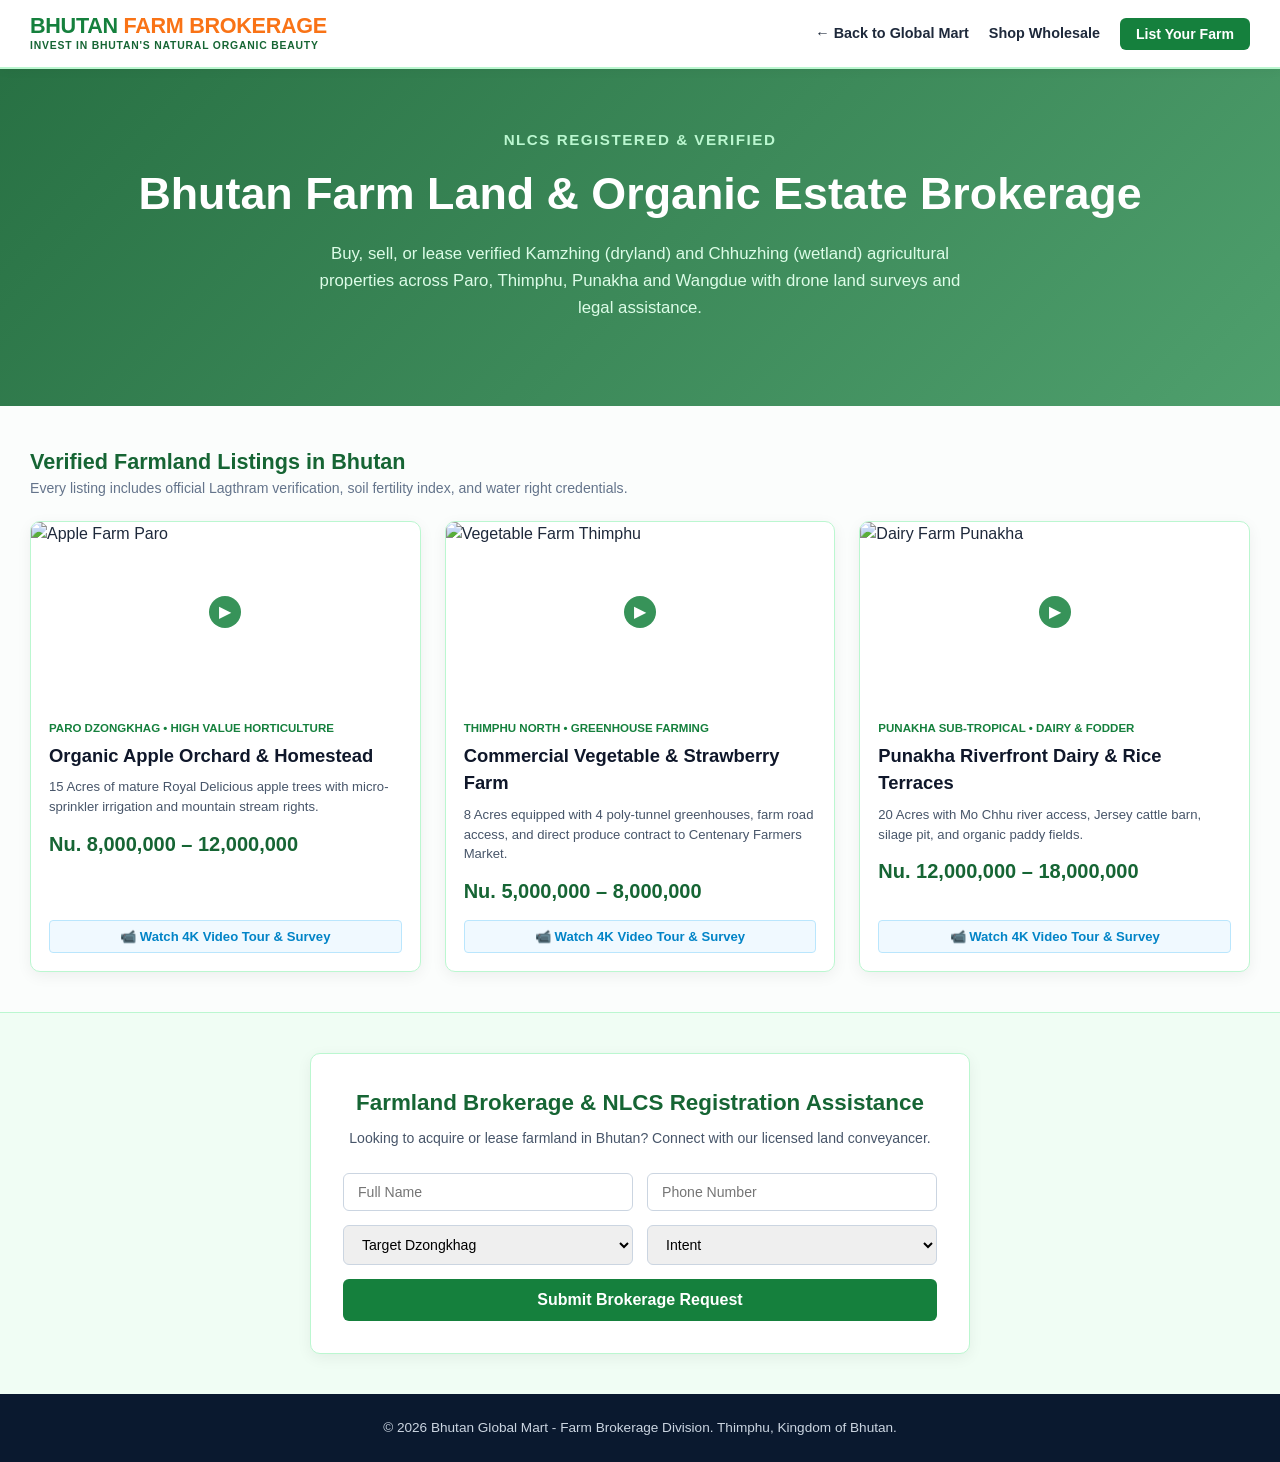
==== farm-brokerage.html @ 734d8c93 "mrain" ====
<!DOCTYPE html>
<html lang="en">
<head>
  <meta charset="UTF-8">
  <meta name="viewport" content="width=device-width, initial-scale=1.0">
  <title>Farm Brokerage Bhutan | Agricultural Land & Orchard Investment</title>
  <link rel="stylesheet" href="css/style.css">
  <link rel="preconnect" href="https://fonts.googleapis.com">
  <link rel="preconnect" href="https://fonts.gstatic.com" crossorigin>
  <link href="https://fonts.googleapis.com/css2?family=Plus+Jakarta+Sans:wght@400;500;600;700;800;900&display=swap" rel="stylesheet">
</head>
<body style="background: #fbfdfc;">

  <!-- Header -->
  <nav class="mart-header" style="border-bottom: 2px solid #bbf7d0;">
    <div class="container">
      <div class="mart-header-wrap">
        <a href="index.html" class="mart-logo">
          <div class="mart-logo-text">
            <span class="mart-brand-title" style="color: #15803d;">BHUTAN <span>FARM BROKERAGE</span></span>
            <span class="mart-brand-sub" style="color: #166534;">Invest in Bhutan's Natural Organic Beauty</span>
          </div>
        </a>
        <div style="display: flex; gap: 20px; font-weight: 700; font-size: 0.9rem; align-items: center;">
          <a href="index.html">← Back to Global Mart</a>
          <a href="shop.html">Shop Wholesale</a>
          <button type="button" class="btn-enquire-farm" style="padding: 8px 16px; background: #15803d; color: #fff;" onclick="document.getElementById('farmContactSection').scrollIntoView({behavior:'smooth'})">
            List Your Farm
          </button>
        </div>
      </div>
    </div>
  </nav>

  <!-- Hero -->
  <section style="background: linear-gradient(135deg, rgba(22, 101, 52, 0.92) 0%, rgba(21, 128, 61, 0.75) 100%), url('https://images.unsplash.com/photo-1500382017468-9049fed747ef?auto=format&fit=crop&w=1600&q=80') center center / cover no-repeat; color: #fff; padding: 60px 0; text-align: center;">
    <div class="container">
      <span style="font-size: 0.95rem; font-weight: 800; text-transform: uppercase; letter-spacing: 1.5px; color: #bbf7d0; display: block; margin-bottom: 8px;">NLCS Registered &amp; Verified</span>
      <h1 style="font-size: clamp(2rem, 3.5vw, 3rem); font-weight: 900; margin-bottom: 14px;">Bhutan Farm Land &amp; Organic Estate Brokerage</h1>
      <p style="max-width: 680px; margin: 0 auto 24px; color: #dcfce7; font-size: 1.05rem; line-height: 1.6;">
        Buy, sell, or lease verified Kamzhing (dryland) and Chhuzhing (wetland) agricultural properties across Paro, Thimphu, Punakha and Wangdue with drone land surveys and legal assistance.
      </p>
    </div>
  </section>

  <!-- Curated Farm Listings -->
  <section class="mart-section">
    <div class="container">
      <div class="mart-section-head">
        <div>
          <h2 class="mart-section-title" style="color: #166534;">Verified Farmland Listings in Bhutan</h2>
          <p style="font-size: 0.88rem; color: #64748b;">Every listing includes official Lagthram verification, soil fertility index, and water right credentials.</p>
        </div>
      </div>

      <div style="display: grid; grid-template-columns: repeat(auto-fit, minmax(320px, 1fr)); gap: 24px;">
        <!-- Farm 1 -->
        <article class="farm-card" style="box-shadow: 0 4px 15px rgba(0,0,0,0.06);">
          <div class="farm-thumb-wrap" style="height: 180px;">
            <img src="https://images.unsplash.com/photo-1500382017468-9049fed747ef?auto=format&fit=crop&w=600&q=80" alt="Apple Farm Paro">
            <div class="farm-play-badge">▶</div>
          </div>
          <div class="farm-body" style="padding: 18px;">
            <span style="font-size: 0.72rem; font-weight: 800; color: #15803d; text-transform: uppercase;">Paro Dzongkhag &bull; High Value Horticulture</span>
            <h3 style="font-size: 1.15rem; font-weight: 800; color: #0f172a; margin: 4px 0 8px;">Organic Apple Orchard &amp; Homestead</h3>
            <p style="font-size: 0.82rem; color: #475569; margin-bottom: 12px;">15 Acres of mature Royal Delicious apple trees with micro-sprinkler irrigation and mountain stream rights.</p>
            <div style="font-size: 1.25rem; font-weight: 900; color: #166534; margin-bottom: 14px;">Nu. 8,000,000 &ndash; 12,000,000</div>
            <button type="button" class="btn-watch-farm-video" style="padding: 8px; font-size: 0.82rem;" onclick="openFarmTour('Organic Apple Orchard', 'Paro Valley', '15 Acres', 'Nu. 8M – 12M')">
              <span>📹 Watch 4K Video Tour &amp; Survey</span>
            </button>
          </div>
        </article>

        <!-- Farm 2 -->
        <article class="farm-card" style="box-shadow: 0 4px 15px rgba(0,0,0,0.06);">
          <div class="farm-thumb-wrap" style="height: 180px;">
            <img src="https://images.unsplash.com/photo-1500651230702-0e2d8a49d4ad?auto=format&fit=crop&w=600&q=80" alt="Vegetable Farm Thimphu">
            <div class="farm-play-badge">▶</div>
          </div>
          <div class="farm-body" style="padding: 18px;">
            <span style="font-size: 0.72rem; font-weight: 800; color: #15803d; text-transform: uppercase;">Thimphu North &bull; Greenhouse Farming</span>
            <h3 style="font-size: 1.15rem; font-weight: 800; color: #0f172a; margin: 4px 0 8px;">Commercial Vegetable &amp; Strawberry Farm</h3>
            <p style="font-size: 0.82rem; color: #475569; margin-bottom: 12px;">8 Acres equipped with 4 poly-tunnel greenhouses, farm road access, and direct produce contract to Centenary Farmers Market.</p>
            <div style="font-size: 1.25rem; font-weight: 900; color: #166534; margin-bottom: 14px;">Nu. 5,000,000 &ndash; 8,000,000</div>
            <button type="button" class="btn-watch-farm-video" style="padding: 8px; font-size: 0.82rem;" onclick="openFarmTour('Vegetable Farm', 'North Thimphu', '8 Acres', 'Nu. 5M – 8M')">
              <span>📹 Watch 4K Video Tour &amp; Survey</span>
            </button>
          </div>
        </article>

        <!-- Farm 3 -->
        <article class="farm-card" style="box-shadow: 0 4px 15px rgba(0,0,0,0.06);">
          <div class="farm-thumb-wrap" style="height: 180px;">
            <img src="https://images.unsplash.com/photo-1570042225831-d98fa7577f1e?auto=format&fit=crop&w=600&q=80" alt="Dairy Farm Punakha">
            <div class="farm-play-badge">▶</div>
          </div>
          <div class="farm-body" style="padding: 18px;">
            <span style="font-size: 0.72rem; font-weight: 800; color: #15803d; text-transform: uppercase;">Punakha Sub-tropical &bull; Dairy &amp; Fodder</span>
            <h3 style="font-size: 1.15rem; font-weight: 800; color: #0f172a; margin: 4px 0 8px;">Punakha Riverfront Dairy &amp; Rice Terraces</h3>
            <p style="font-size: 0.82rem; color: #475569; margin-bottom: 12px;">20 Acres with Mo Chhu river access, Jersey cattle barn, silage pit, and organic paddy fields.</p>
            <div style="font-size: 1.25rem; font-weight: 900; color: #166534; margin-bottom: 14px;">Nu. 12,000,000 &ndash; 18,000,000</div>
            <button type="button" class="btn-watch-farm-video" style="padding: 8px; font-size: 0.82rem;" onclick="openFarmTour('Dairy Farm', 'Punakha Valley', '20 Acres', 'Nu. 12M – 18M')">
              <span>📹 Watch 4K Video Tour &amp; Survey</span>
            </button>
          </div>
        </article>
      </div>
    </div>
  </section>

  <!-- Contact & Legal Assistance Section -->
  <section class="mart-section" id="farmContactSection" style="background: #f0fdf4; border-top: 1px solid #bbf7d0;">
    <div class="container" style="max-width: 700px;">
      <div style="background: #fff; border: 1px solid #bbf7d0; border-radius: var(--radius-md); padding: 32px; box-shadow: var(--shadow-md);">
        <h2 style="font-size: 1.4rem; font-weight: 900; color: #166534; margin-bottom: 8px; text-align: center;">Farmland Brokerage &amp; NLCS Registration Assistance</h2>
        <p style="font-size: 0.88rem; color: #475569; text-align: center; margin-bottom: 24px;">Looking to acquire or lease farmland in Bhutan? Connect with our licensed land conveyancer.</p>
        
        <form onsubmit="event.preventDefault(); alert('Your farm brokerage inquiry has been assigned to our Thimphu property registrar.');">
          <div style="display: grid; grid-template-columns: 1fr 1fr; gap: 14px; margin-bottom: 14px;">
            <input type="text" placeholder="Full Name" style="padding: 10px 14px; border: 1px solid #cbd5e1; border-radius: 6px; font-size: 0.88rem;" required>
            <input type="tel" placeholder="Phone Number" style="padding: 10px 14px; border: 1px solid #cbd5e1; border-radius: 6px; font-size: 0.88rem;" required>
          </div>
          <div style="display: grid; grid-template-columns: 1fr 1fr; gap: 14px; margin-bottom: 14px;">
            <select style="padding: 10px 14px; border: 1px solid #cbd5e1; border-radius: 6px; font-size: 0.88rem;" required>
              <option value="" disabled selected>Target Dzongkhag</option>
              <option>Paro</option>
              <option>Thimphu</option>
              <option>Punakha</option>
              <option>Wangdue Phodrang</option>
              <option>Chukha</option>
              <option>Sarpang / Gelephu</option>
            </select>
            <select style="padding: 10px 14px; border: 1px solid #cbd5e1; border-radius: 6px; font-size: 0.88rem;" required>
              <option value="" disabled selected>Intent</option>
              <option>Buy Farmland</option>
              <option>Sell Farmland</option>
              <option>Long-Term Agricultural Lease</option>
            </select>
          </div>
          <button type="submit" style="width: 100%; background: #15803d; color: #fff; padding: 12px; border: none; border-radius: 6px; font-weight: 800; font-size: 1rem; cursor: pointer;">
            Submit Brokerage Request
          </button>
        </form>
      </div>
    </div>
  </section>

  <!-- Native Modal -->
  <dialog id="farmModal" aria-labelledby="farmModalTitle">
    <div style="background:#15803d; color:#fff; padding:14px 20px; display:flex; justify-content:space-between; align-items:center;">
      <h3 id="farmModalTitle" style="font-size:1.05rem; font-weight:700;">Farm Land Details</h3>
      <button type="button" data-close-modal="farmModal" style="background:none; border:none; color:#fff; font-size:1.2rem; cursor:pointer;">✕</button>
    </div>
    <div class="modal-body" style="padding: 20px;">
      <div id="farmModalContent"></div>
    </div>
  </dialog>

  <footer class="mart-footer" style="padding: 24px 0; text-align: center; font-size: 0.85rem;">
    <div class="container">
      <p>&copy; 2026 Bhutan Global Mart - Farm Brokerage Division. Thimphu, Kingdom of Bhutan.</p>
    </div>
  </footer>

  <script src="js/main.js"></script>
</body>
</html>
---- css/style.css ----
/* ==========================================================================
   BHUTAN GLOBAL MART - Modern & Premium Stylesheet
   Device-Friendly E-Commerce & Farm Brokerage Platform
   ========================================================================== */

:root {
  --primary-blue: #0284c7;
  --primary-blue-dark: #0369a1;
  --primary-navy: #0d233a;
  --accent-gold: #f59e0b;
  --accent-orange: #f97316;
  --accent-red: #ef4444;
  --farm-green: #15803d;
  --farm-green-dark: #166534;
  --farm-green-light: #dcfce7;
  --bg-slate: #f8fafc;
  --bg-white: #ffffff;
  --text-main: #1e293b;
  --text-muted: #64748b;
  --border-color: #e2e8f0;
  --border-light: #f1f5f9;
  --radius-sm: 6px;
  --radius-md: 10px;
  --radius-lg: 16px;
  --radius-full: 9999px;
  --shadow-sm: 0 1px 3px rgba(0,0,0,0.05);
  --shadow-md: 0 4px 15px rgba(0,0,0,0.06);
  --shadow-lg: 0 12px 30px rgba(0,0,0,0.1);
  --transition: all 0.22s ease-in-out;
  --container-max: 1260px;
}

*, *::before, *::after {
  box-sizing: border-box;
  margin: 0;
  padding: 0;
}

html {
  scroll-behavior: smooth;
  font-family: -apple-system, BlinkMacSystemFont, 'Segoe UI', Roboto, Helvetica, Arial, sans-serif;
  color: var(--text-main);
  background-color: #ffffff;
  line-height: 1.5;
  -webkit-font-smoothing: antialiased;
}

body {
  overflow-x: hidden;
  min-height: 100vh;
  display: flex;
  flex-direction: column;
}

img {
  max-width: 100%;
  height: auto;
  display: block;
}

a {
  color: inherit;
  text-decoration: none;
  transition: var(--transition);
}

button, input, select, textarea {
  font-family: inherit;
  font-size: inherit;
}

.container {
  width: 100%;
  max-width: var(--container-max);
  margin: 0 auto;
  padding: 0 20px;
}

/* ==========================================================================
   TOP ANNOUNCEMENT BAR
   ========================================================================== */
.mart-top-bar {
  background-color: #ffffff;
  border-bottom: 1px solid var(--border-color);
  font-size: 0.82rem;
  color: #475569;
  padding: 7px 0;
}

.mart-top-bar .container {
  display: flex;
  justify-content: space-between;
  align-items: center;
  flex-wrap: wrap;
  gap: 12px;
}

.mart-sourcing-tags {
  display: flex;
  align-items: center;
  gap: 12px;
}

.sourcing-source-links {
  display: flex;
  align-items: center;
  gap: 10px;
  font-weight: 700;
  color: var(--primary-navy);
}

.sourcing-source-links a:hover {
  color: var(--primary-blue);
}

.mart-top-controls {
  display: flex;
  align-items: center;
  gap: 18px;
}

.currency-select,
.lang-select {
  border: 1px solid var(--border-color);
  background: transparent;
  padding: 3px 8px;
  border-radius: 4px;
  font-size: 0.8rem;
  font-weight: 600;
  color: #334155;
  cursor: pointer;
}

.user-quick-links {
  display: flex;
  align-items: center;
  gap: 14px;
}

.user-quick-btn {
  display: inline-flex;
  align-items: center;
  gap: 5px;
  font-weight: 600;
  color: #334155;
  cursor: pointer;
  background: none;
  border: none;
  position: relative;
}

.user-quick-btn:hover {
  color: var(--primary-blue);
}

.badge-count {
  background-color: var(--accent-red);
  color: #ffffff;
  font-size: 0.7rem;
  font-weight: 700;
  padding: 1px 6px;
  border-radius: 10px;
}

/* ==========================================================================
   MAIN HEADER & SEARCH
   ========================================================================== */
.mart-header {
  background: #ffffff;
  padding: 14px 0;
  position: sticky;
  top: 0;
  z-index: 90;
  box-shadow: 0 2px 10px rgba(0,0,0,0.04);
}

.mart-header-wrap {
  display: flex;
  align-items: center;
  justify-content: space-between;
  gap: 20px;
}

.mart-logo {
  display: flex;
  align-items: center;
  gap: 10px;
  flex-shrink: 0;
}

.mart-logo-text {
  display: flex;
  flex-direction: column;
}

.mart-brand-title {
  font-size: 1.35rem;
  font-weight: 900;
  color: #0369a1;
  line-height: 1.1;
  letter-spacing: -0.3px;
}

.mart-brand-title span {
  color: var(--accent-orange);
}

.mart-brand-sub {
  font-size: 0.65rem;
  color: #64748b;
  font-weight: 600;
  letter-spacing: 0.8px;
  text-transform: uppercase;
}

.mart-search-bar {
  display: flex;
  align-items: center;
  flex-grow: 1;
  max-width: 620px;
  border: 2px solid #0284c7;
  border-radius: var(--radius-sm);
  overflow: hidden;
  background: #ffffff;
}

.btn-all-categories {
  background-color: #0284c7;
  color: #ffffff;
  border: none;
  padding: 10px 14px;
  font-size: 0.88rem;
  font-weight: 700;
  display: inline-flex;
  align-items: center;
  gap: 6px;
  cursor: pointer;
  white-space: nowrap;
}

.btn-all-categories:hover {
  background-color: #0369a1;
}

.mart-search-input {
  border: none;
  outline: none;
  padding: 10px 16px;
  font-size: 0.88rem;
  flex-grow: 1;
  width: 100%;
}

.mart-search-submit {
  background-color: #0284c7;
  color: #ffffff;
  border: none;
  padding: 10px 18px;
  cursor: pointer;
  display: flex;
  align-items: center;
  justify-content: center;
}

.mart-search-submit:hover {
  background-color: #0369a1;
}

.mart-header-socials {
  display: flex;
  flex-direction: column;
  align-items: flex-end;
  gap: 4px;
  flex-shrink: 0;
}

.header-social-subtext {
  font-size: 0.72rem;
  font-weight: 600;
  color: #475569;
}

.header-social-row {
  display: flex;
  gap: 8px;
}

.header-social-btn {
  width: 24px;
  height: 24px;
  border-radius: 4px;
  display: flex;
  align-items: center;
  justify-content: center;
  color: #ffffff;
}

.header-social-btn.tiktok { background: #000000; }
.header-social-btn.fb { background: #1877f2; }
.header-social-btn.ig { background: linear-gradient(45deg, #f09433, #dc2743, #bc1888); }
.header-social-btn.yt { background: #ff0000; }

/* ==========================================================================
   HERO BANNER & INTERACTIVE AI ASSISTANT
   ========================================================================== */
.mart-hero {
  position: relative;
  background: linear-gradient(135deg, rgba(13, 35, 58, 0.92) 0%, rgba(13, 35, 58, 0.75) 45%, rgba(13, 35, 58, 0.4) 100%),
              url('https://images.unsplash.com/photo-1544735716-392fe2489ffa?auto=format&fit=crop&w=1600&q=80') center center / cover no-repeat;
  color: #ffffff;
  padding: 50px 0 65px;
  min-height: 520px;
  display: flex;
  align-items: center;
}

.mart-hero-grid {
  display: grid;
  grid-template-columns: 1.15fr 0.85fr;
  align-items: center;
  gap: 36px;
}

.mart-hero-left {
  display: flex;
  flex-direction: column;
}

.hero-subtitle-tag {
  font-size: 1.35rem;
  font-weight: 700;
  color: #ffffff;
  letter-spacing: -0.3px;
}

.hero-main-heading {
  font-size: clamp(2.2rem, 3.8vw, 3.4rem);
  font-weight: 900;
  color: #facc15;
  line-height: 1.1;
  margin: 4px 0 8px;
  text-shadow: 0 2px 10px rgba(0,0,0,0.3);
}

.hero-sourcing-title {
  font-size: 1.15rem;
  font-weight: 600;
  color: #f1f5f9;
  margin-bottom: 20px;
}

.platform-pill-badges {
  display: flex;
  align-items: center;
  gap: 12px;
  margin-bottom: 24px;
  flex-wrap: wrap;
}

.platform-pill {
  background: #ffffff;
  padding: 6px 16px;
  border-radius: var(--radius-sm);
  display: inline-flex;
  align-items: center;
  box-shadow: 0 4px 10px rgba(0,0,0,0.2);
}

.platform-pill img {
  height: 22px;
  object-fit: contain;
}

.hero-props-row {
  display: grid;
  grid-template-columns: repeat(5, 1fr);
  gap: 10px;
  margin-bottom: 24px;
}

.prop-card {
  background: rgba(255, 255, 255, 0.08);
  border: 1px solid rgba(255, 255, 255, 0.15);
  backdrop-filter: blur(8px);
  -webkit-backdrop-filter: blur(8px);
  border-radius: var(--radius-sm);
  padding: 10px 8px;
  text-align: center;
  display: flex;
  flex-direction: column;
  align-items: center;
  gap: 6px;
}

.prop-card svg {
  color: #facc15;
}

.prop-text {
  font-size: 0.72rem;
  font-weight: 600;
  line-height: 1.2;
}

.hero-motto-line {
  font-size: 1.05rem;
  font-style: italic;
  font-weight: 600;
  color: #e2e8f0;
}

/* AI Assistant Card */
.ai-assistant-card {
  background: #ffffff;
  border-radius: var(--radius-lg);
  box-shadow: 0 20px 45px rgba(0, 0, 0, 0.35);
  border: 1px solid rgba(255, 255, 255, 0.6);
  color: var(--text-main);
  overflow: hidden;
  display: flex;
  flex-direction: column;
  max-width: 440px;
  margin-left: auto;
}

.ai-card-header {
  background: linear-gradient(135deg, #0284c7 0%, #0369a1 100%);
  color: #ffffff;
  padding: 16px 20px;
  display: flex;
  align-items: center;
  gap: 12px;
}

.ai-avatar {
  width: 42px;
  height: 42px;
  border-radius: 50%;
  background: #ffffff;
  display: flex;
  align-items: center;
  justify-content: center;
  color: #0284c7;
  box-shadow: 0 2px 6px rgba(0,0,0,0.15);
  position: relative;
}

.ai-status-pulse {
  position: absolute;
  top: 1px;
  right: 1px;
  width: 10px;
  height: 10px;
  background-color: #22c55e;
  border-radius: 50%;
  border: 2px solid #ffffff;
}

.ai-title-wrap {
  display: flex;
  flex-direction: column;
}

.ai-card-name {
  font-size: 1rem;
  font-weight: 800;
}

.ai-card-sub {
  font-size: 0.75rem;
  color: #e0f2fe;
}

.ai-card-chat-body {
  padding: 18px 20px;
  background: #f8fafc;
  display: flex;
  flex-direction: column;
  gap: 12px;
  max-height: 260px;
  overflow-y: auto;
}

.ai-bubble {
  background: #ffffff;
  border: 1px solid var(--border-color);
  padding: 12px 14px;
  border-radius: 12px 12px 12px 2px;
  font-size: 0.82rem;
  line-height: 1.5;
  color: #334155;
  box-shadow: var(--shadow-sm);
}

.ai-prompt-chips {
  display: flex;
  flex-direction: column;
  gap: 7px;
}

.prompt-chip-btn {
  background: #ffffff;
  border: 1px solid #bae6fd;
  color: #0369a1;
  padding: 6px 12px;
  border-radius: 20px;
  font-size: 0.78rem;
  font-weight: 600;
  text-align: left;
  cursor: pointer;
  transition: var(--transition);
  display: inline-flex;
  align-items: center;
  gap: 6px;
}

.prompt-chip-btn:hover {
  background: #0284c7;
  color: #ffffff;
  border-color: #0284c7;
}

.ai-chat-input-bar {
  padding: 12px 16px;
  background: #ffffff;
  border-top: 1px solid var(--border-color);
  display: flex;
  gap: 8px;
  align-items: center;
}

.ai-chat-input {
  flex-grow: 1;
  border: 1px solid var(--border-color);
  border-radius: 20px;
  padding: 8px 14px;
  font-size: 0.82rem;
  outline: none;
}

.ai-chat-send {
  background: #0284c7;
  color: #ffffff;
  border: none;
  width: 32px;
  height: 32px;
  border-radius: 50%;
  display: flex;
  align-items: center;
  justify-content: center;
  cursor: pointer;
}

/* ==========================================================================
   CATEGORY HORIZONTAL BAR
   ========================================================================== */
.category-ribbon {
  background: #ffffff;
  border-bottom: 1px solid var(--border-color);
  padding: 14px 0;
}

.category-scroll {
  display: flex;
  align-items: center;
  justify-content: space-between;
  gap: 16px;
  overflow-x: auto;
  scrollbar-width: none;
  padding-bottom: 4px;
}

.category-scroll::-webkit-scrollbar {
  display: none;
}

.category-item {
  display: flex;
  flex-direction: column;
  align-items: center;
  gap: 6px;
  min-width: 80px;
  cursor: pointer;
  text-align: center;
  transition: var(--transition);
}

.category-item:hover {
  transform: translateY(-2px);
}

.cat-icon-wrap {
  width: 44px;
  height: 44px;
  border-radius: 50%;
  background: #f1f5f9;
  display: flex;
  align-items: center;
  justify-content: center;
  color: #0284c7;
  transition: var(--transition);
}

.category-item:hover .cat-icon-wrap {
  background: #0284c7;
  color: #ffffff;
}

.cat-name {
  font-size: 0.75rem;
  font-weight: 700;
  color: #334155;
  line-height: 1.2;
}

/* ==========================================================================
   FEATURED PRODUCTS GRID
   ========================================================================== */
.mart-section {
  padding: 40px 0;
}

.mart-section-head {
  display: flex;
  align-items: center;
  justify-content: space-between;
  margin-bottom: 22px;
  gap: 16px;
  flex-wrap: wrap;
}

.mart-section-title {
  font-size: 1.35rem;
  font-weight: 800;
  color: var(--primary-navy);
  display: flex;
  align-items: center;
  gap: 8px;
}

.mart-section-link {
  font-size: 0.88rem;
  font-weight: 700;
  color: #0284c7;
  display: inline-flex;
  align-items: center;
  gap: 6px;
}

.products-grid {
  display: grid;
  grid-template-columns: repeat(6, 1fr);
  gap: 16px;
}

.product-card {
  background: #ffffff;
  border: 1px solid var(--border-color);
  border-radius: var(--radius-md);
  overflow: hidden;
  box-shadow: var(--shadow-sm);
  display: flex;
  flex-direction: column;
  transition: var(--transition);
  position: relative;
}

.product-card:hover {
  transform: translateY(-4px);
  box-shadow: var(--shadow-md);
  border-color: #cbd5e1;
}

.product-thumb-wrap {
  position: relative;
  height: 160px;
  background: #f8fafc;
  overflow: hidden;
}

.product-thumb-wrap img {
  width: 100%;
  height: 100%;
  object-fit: cover;
  transition: transform 0.3s ease;
}

.product-card:hover .product-thumb-wrap img {
  transform: scale(1.06);
}

.product-badge {
  position: absolute;
  top: 8px;
  left: 8px;
  font-size: 0.68rem;
  font-weight: 800;
  padding: 2px 7px;
  border-radius: 4px;
  text-transform: uppercase;
}

.product-badge.new { background: #22c55e; color: #ffffff; }
.product-badge.bestseller { background: #f59e0b; color: #071727; }
.product-badge.hot { background: #ef4444; color: #ffffff; }

.btn-wishlist {
  position: absolute;
  top: 8px;
  right: 8px;
  background: rgba(255,255,255,0.85);
  border: none;
  width: 28px;
  height: 28px;
  border-radius: 50%;
  display: flex;
  align-items: center;
  justify-content: center;
  cursor: pointer;
  color: #64748b;
  transition: var(--transition);
}

.btn-wishlist:hover,
.btn-wishlist.active {
  color: #ef4444;
  background: #ffffff;
}

.product-body {
  padding: 12px 14px;
  display: flex;
  flex-direction: column;
  flex-grow: 1;
}

.product-title {
  font-size: 0.88rem;
  font-weight: 700;
  color: #1e293b;
  margin-bottom: 6px;
  line-height: 1.3;
}

.product-rating-row {
  display: flex;
  align-items: center;
  gap: 6px;
  font-size: 0.74rem;
  color: #64748b;
  margin-bottom: 6px;
}

.rating-star {
  color: #f59e0b;
  font-weight: 700;
}

.product-moq {
  font-size: 0.74rem;
  color: #475569;
  font-weight: 600;
  margin-bottom: 6px;
}

.product-price-tier {
  font-size: 0.95rem;
  font-weight: 800;
  color: #0f172a;
  margin-bottom: 10px;
}

.product-source-pills {
  display: flex;
  gap: 6px;
  margin-top: auto;
  align-items: center;
  justify-content: space-between;
}

.source-tag {
  font-size: 0.65rem;
  font-weight: 700;
  padding: 2px 6px;
  border-radius: 3px;
}

.source-tag.amazon { background: #fef08a; color: #854d0e; }
.source-tag.alibaba { background: #ffedd5; color: #c2410c; }
.source-tag.aliexpress { background: #fee2e2; color: #b91c1c; }

.btn-quick-add {
  background: #0284c7;
  color: #ffffff;
  border: none;
  font-size: 0.72rem;
  font-weight: 700;
  padding: 4px 8px;
  border-radius: 4px;
  cursor: pointer;
  transition: var(--transition);
}

.btn-quick-add:hover {
  background: #0369a1;
}

/* ==========================================================================
   PRODUCT VIDEOS & SOCIAL MEDIA SECTION
   ========================================================================== */
.videos-social-grid {
  display: grid;
  grid-template-columns: 1.2fr 0.8fr;
  gap: 24px;
}

.video-cards-row {
  display: grid;
  grid-template-columns: repeat(4, 1fr);
  gap: 12px;
}

.video-card {
  background: #ffffff;
  border: 1px solid var(--border-color);
  border-radius: var(--radius-sm);
  overflow: hidden;
  cursor: pointer;
  transition: var(--transition);
}

.video-card:hover {
  transform: translateY(-2px);
  box-shadow: var(--shadow-sm);
}

.video-thumb {
  position: relative;
  height: 110px;
  background: #000;
}

.video-thumb img {
  width: 100%;
  height: 100%;
  object-fit: cover;
  opacity: 0.85;
}

.video-play-btn {
  position: absolute;
  top: 50%;
  left: 50%;
  transform: translate(-50%, -50%);
  width: 32px;
  height: 32px;
  background: rgba(239, 68, 68, 0.9);
  border-radius: 50%;
  display: flex;
  align-items: center;
  justify-content: center;
  color: #ffffff;
}

.video-duration {
  position: absolute;
  bottom: 6px;
  right: 6px;
  background: rgba(0,0,0,0.7);
  color: #ffffff;
  font-size: 0.65rem;
  font-weight: 600;
  padding: 1px 4px;
  border-radius: 2px;
}

.video-card-title {
  padding: 8px 10px;
  font-size: 0.74rem;
  font-weight: 700;
  color: #1e293b;
  line-height: 1.3;
}

/* Social Media Card */
.social-media-shop-card {
  background: linear-gradient(135deg, #0284c7 0%, #0369a1 100%);
  color: #ffffff;
  border-radius: var(--radius-md);
  padding: 20px;
  display: flex;
  flex-direction: column;
  justify-content: space-between;
}

.social-shop-head {
  display: flex;
  align-items: center;
  gap: 10px;
  margin-bottom: 14px;
}

.social-channels-grid {
  display: grid;
  grid-template-columns: repeat(4, 1fr);
  gap: 8px;
  margin-bottom: 16px;
}

.social-channel-item {
  background: rgba(255, 255, 255, 0.15);
  border-radius: var(--radius-sm);
  padding: 8px 4px;
  text-align: center;
  display: flex;
  flex-direction: column;
  align-items: center;
  gap: 4px;
  cursor: pointer;
  transition: var(--transition);
}

.social-channel-item:hover {
  background: rgba(255, 255, 255, 0.25);
}

.social-channel-name {
  font-size: 0.68rem;
  font-weight: 700;
}

.social-channel-desc {
  font-size: 0.58rem;
  color: #e0f2fe;
}

.social-cta-box {
  background: rgba(0, 0, 0, 0.2);
  border-radius: var(--radius-sm);
  padding: 12px;
  text-align: center;
}

.social-cta-title {
  font-size: 0.88rem;
  font-weight: 800;
  margin-bottom: 4px;
}

.social-cta-sub {
  font-size: 0.75rem;
  color: #fef08a;
}

/* ==========================================================================
   WHOLESALE & SOURCING GUARANTEE STRIP
   ========================================================================== */
.wholesale-guarantee-bar {
  background: linear-gradient(135deg, #059669 0%, #0d9488 100%);
  color: #ffffff;
  padding: 24px 0;
  border-radius: var(--radius-md);
  margin: 30px 0;
}

.guarantee-grid {
  display: grid;
  grid-template-columns: 1.3fr 1fr 1fr 1.1fr;
  gap: 20px;
  align-items: center;
}

.guarantee-item {
  display: flex;
  align-items: center;
  gap: 14px;
}

.guarantee-icon {
  width: 44px;
  height: 44px;
  border-radius: 50%;
  background: rgba(255,255,255,0.2);
  display: flex;
  align-items: center;
  justify-content: center;
  flex-shrink: 0;
}

.guarantee-title {
  font-size: 0.95rem;
  font-weight: 800;
}

.guarantee-sub {
  font-size: 0.76rem;
  color: #e6fffa;
  line-height: 1.3;
}

.btn-contact-wholesale {
  background: #ffffff;
  color: #065f46;
  font-size: 0.78rem;
  font-weight: 800;
  padding: 6px 14px;
  border-radius: 20px;
  border: none;
  cursor: pointer;
  margin-top: 6px;
  display: inline-block;
}

/* ==========================================================================
   FARM BROKERAGE SECTION
   ========================================================================== */
.farm-brokerage-section {
  background: #f0fdf4;
  border-top: 1px solid #bbf7d0;
  border-bottom: 1px solid #bbf7d0;
  padding: 45px 0;
}

.farm-grid {
  display: grid;
  grid-template-columns: 1fr 1fr 1fr 1fr 300px;
  gap: 16px;
  align-items: stretch;
}

.farm-card {
  background: #ffffff;
  border: 1px solid #bbf7d0;
  border-radius: var(--radius-md);
  overflow: hidden;
  box-shadow: var(--shadow-sm);
  display: flex;
  flex-direction: column;
  transition: var(--transition);
}

.farm-card:hover {
  transform: translateY(-4px);
  box-shadow: 0 10px 20px rgba(22, 101, 52, 0.12);
  border-color: #86efac;
}

.farm-thumb-wrap {
  position: relative;
  height: 120px;
}

.farm-thumb-wrap img {
  width: 100%;
  height: 100%;
  object-fit: cover;
}

.farm-play-badge {
  position: absolute;
  top: 50%;
  left: 50%;
  transform: translate(-50%, -50%);
  width: 32px;
  height: 32px;
  border-radius: 50%;
  background: rgba(21, 128, 61, 0.85);
  color: #ffffff;
  display: flex;
  align-items: center;
  justify-content: center;
}

.farm-body {
  padding: 12px;
  display: flex;
  flex-direction: column;
  flex-grow: 1;
}

.farm-title {
  font-size: 0.88rem;
  font-weight: 800;
  color: var(--farm-green-dark);
  margin-bottom: 4px;
}

.farm-specs {
  font-size: 0.76rem;
  color: #475569;
  margin-bottom: 4px;
}

.farm-price {
  font-size: 0.88rem;
  font-weight: 800;
  color: #15803d;
  margin-bottom: 10px;
}

.btn-watch-farm-video {
  font-size: 0.74rem;
  font-weight: 700;
  color: #0284c7;
  border: 1px solid #bae6fd;
  background: #f0f9ff;
  padding: 4px 8px;
  border-radius: 4px;
  cursor: pointer;
  display: inline-flex;
  align-items: center;
  gap: 4px;
  justify-content: center;
  margin-top: auto;
}

.btn-watch-farm-video:hover {
  background: #0284c7;
  color: #ffffff;
}

.farm-cta-card {
  background: linear-gradient(135deg, #15803d 0%, #166534 100%);
  color: #ffffff;
  border-radius: var(--radius-md);
  padding: 22px;
  display: flex;
  flex-direction: column;
  justify-content: space-between;
}

.farm-cta-title {
  font-size: 1.1rem;
  font-weight: 800;
  line-height: 1.25;
  margin-bottom: 12px;
}

.farm-cta-list {
  list-style: none;
  display: flex;
  flex-direction: column;
  gap: 8px;
  font-size: 0.8rem;
  margin-bottom: 18px;
}

.btn-enquire-farm {
  background: #ffffff;
  color: #15803d;
  border: none;
  font-weight: 800;
  font-size: 0.88rem;
  padding: 10px;
  border-radius: var(--radius-sm);
  cursor: pointer;
  text-align: center;
  transition: var(--transition);
}

.btn-enquire-farm:hover {
  background: #f0fdf4;
  transform: translateY(-2px);
}

/* ==========================================================================
   CART & WISHLIST SLIDEOUT DRAWERS
   ========================================================================== */
.cart-drawer {
  position: fixed;
  top: 0;
  right: -420px;
  width: 100%;
  max-width: 400px;
  height: 100vh;
  background: #ffffff;
  box-shadow: -5px 0 25px rgba(0,0,0,0.2);
  z-index: 1000;
  transition: right 0.3s cubic-bezier(0.16, 1, 0.3, 1);
  display: flex;
  flex-direction: column;
}

.cart-drawer.open {
  right: 0;
}

.cart-drawer-header {
  padding: 18px 20px;
  background: var(--primary-navy);
  color: #ffffff;
  display: flex;
  align-items: center;
  justify-content: space-between;
}

.cart-drawer-title {
  font-size: 1.1rem;
  font-weight: 700;
  display: flex;
  align-items: center;
  gap: 8px;
}

.cart-drawer-items {
  flex-grow: 1;
  padding: 20px;
  overflow-y: auto;
  display: flex;
  flex-direction: column;
  gap: 14px;
}

.cart-item-row {
  display: flex;
  gap: 12px;
  padding-bottom: 14px;
  border-bottom: 1px solid var(--border-color);
  align-items: center;
}

.cart-item-img {
  width: 60px;
  height: 60px;
  object-fit: cover;
  border-radius: var(--radius-sm);
  background: #f1f5f9;
}

.cart-item-info {
  flex-grow: 1;
}

.cart-item-title {
  font-size: 0.84rem;
  font-weight: 700;
  color: #1e293b;
}

.cart-item-price {
  font-size: 0.8rem;
  font-weight: 800;
  color: #0284c7;
}

.cart-qty-ctrl {
  display: flex;
  align-items: center;
  gap: 6px;
  margin-top: 4px;
}

.cart-qty-btn {
  width: 22px;
  height: 22px;
  border: 1px solid var(--border-color);
  background: #f8fafc;
  cursor: pointer;
  border-radius: 3px;
  display: flex;
  align-items: center;
  justify-content: center;
  font-weight: 700;
}

.cart-drawer-footer {
  padding: 20px;
  background: #f8fafc;
  border-top: 1px solid var(--border-color);
  display: flex;
  flex-direction: column;
  gap: 12px;
}

.cart-subtotal-row {
  display: flex;
  justify-content: space-between;
  font-size: 1rem;
  font-weight: 800;
  color: #0f172a;
}

.btn-checkout {
  background: #0284c7;
  color: #ffffff;
  padding: 12px;
  border-radius: var(--radius-sm);
  font-weight: 800;
  border: none;
  cursor: pointer;
  text-align: center;
}

.btn-checkout:hover {
  background: #0369a1;
}

/* Modal dialogs conforming to modern web standards */
dialog:modal {
  overscroll-behavior: contain;
  margin: auto;
  border: none;
  border-radius: var(--radius-lg);
  padding: 0;
  background: #ffffff;
  box-shadow: 0 25px 50px -12px rgba(0, 0, 0, 0.35);
  width: 90%;
  max-width: 600px;
  overflow: hidden;
}

dialog::backdrop {
  overflow: hidden;
  overscroll-behavior: contain;
  background: rgba(13, 35, 58, 0.7);
  backdrop-filter: blur(4px);
  -webkit-backdrop-filter: blur(4px);
}

/* ==========================================================================
   MART FOOTER
   ========================================================================== */
.mart-footer {
  background: #0a192f;
  color: #cbd5e1;
  padding: 45px 0 20px;
  margin-top: auto;
}

.mart-footer-grid {
  display: grid;
  grid-template-columns: 1.2fr 1fr 1fr 1fr;
  gap: 30px;
  margin-bottom: 30px;
}

.footer-col-title {
  font-size: 0.95rem;
  font-weight: 800;
  color: #ffffff;
  margin-bottom: 14px;
}

.footer-link-list {
  list-style: none;
  display: flex;
  flex-direction: column;
  gap: 8px;
  font-size: 0.82rem;
}

.footer-link-list a:hover {
  color: #38bdf8;
}

.payment-badges-row {
  display: flex;
  gap: 8px;
  margin-top: 10px;
}

.payment-badge {
  background: #ffffff;
  padding: 3px 8px;
  border-radius: 3px;
  font-size: 0.7rem;
  font-weight: 800;
  color: #0f172a;
}

.mart-footer-bottom {
  border-top: 1px solid rgba(255,255,255,0.08);
  padding-top: 18px;
  display: flex;
  justify-content: space-between;
  align-items: center;
  flex-wrap: wrap;
  gap: 12px;
  font-size: 0.78rem;
  color: #64748b;
}

.dzongkha-script {
  font-size: 0.95rem;
  color: #f59e0b;
}

/* ==========================================================================
   RESPONSIVE MEDIA QUERIES
   ========================================================================== */
@media (max-width: 1200px) {
  .products-grid {
    grid-template-columns: repeat(4, 1fr);
  }
  .farm-grid {
    grid-template-columns: repeat(3, 1fr);
  }
}

@media (max-width: 992px) {
  .mart-hero-grid {
    grid-template-columns: 1fr;
  }
  .ai-assistant-card {
    max-width: 100%;
    margin-left: 0;
  }
  .products-grid {
    grid-template-columns: repeat(3, 1fr);
  }
  .videos-social-grid {
    grid-template-columns: 1fr;
  }
  .video-cards-row {
    grid-template-columns: repeat(2, 1fr);
  }
  .guarantee-grid {
    grid-template-columns: repeat(2, 1fr);
  }
  .farm-grid {
    grid-template-columns: repeat(2, 1fr);
  }
  .mart-footer-grid {
    grid-template-columns: repeat(2, 1fr);
  }
}

@media (max-width: 640px) {
  .mart-header-wrap {
    flex-direction: column;
    align-items: stretch;
  }
  .mart-search-bar {
    max-width: 100%;
  }
  .products-grid {
    grid-template-columns: repeat(2, 1fr);
  }
  .hero-props-row {
    grid-template-columns: repeat(2, 1fr);
  }
  .guarantee-grid {
    grid-template-columns: 1fr;
  }
  .farm-grid {
    grid-template-columns: 1fr;
  }
  .mart-footer-grid {
    grid-template-columns: 1fr;
  }
}
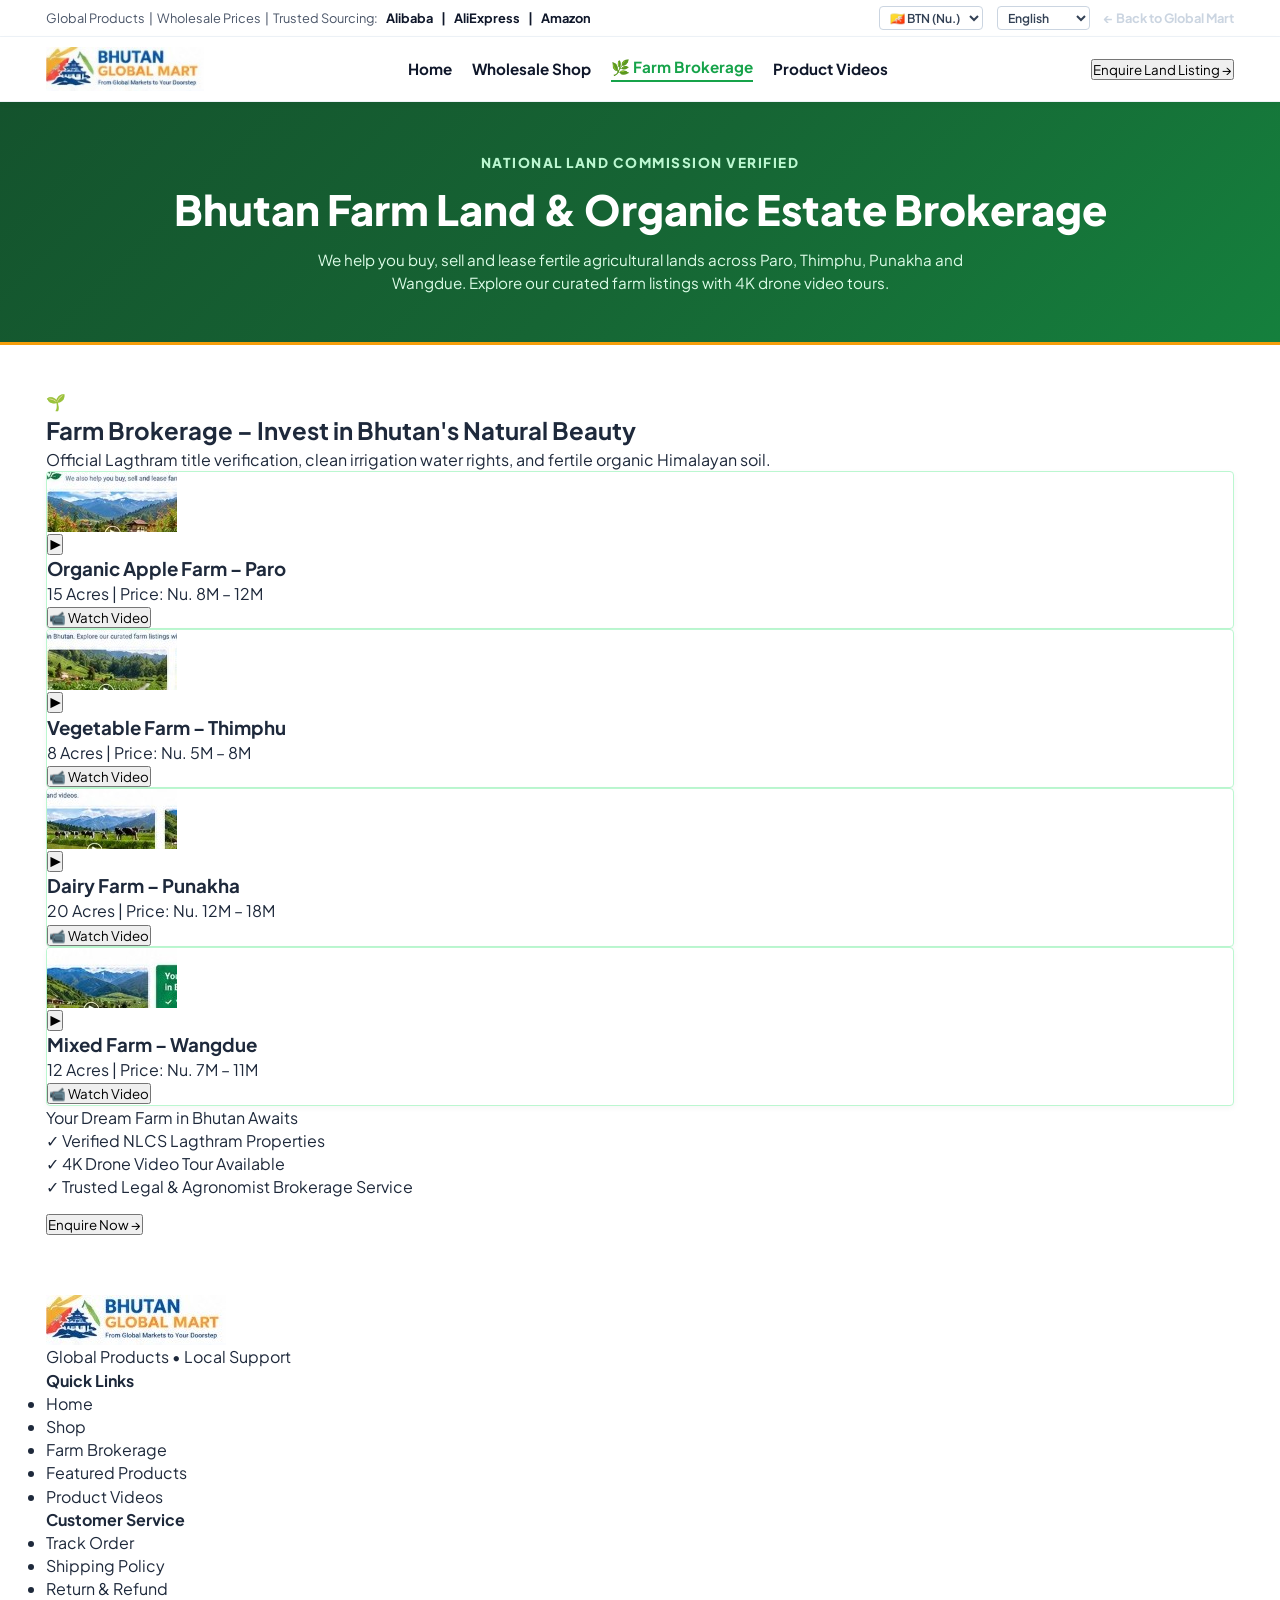
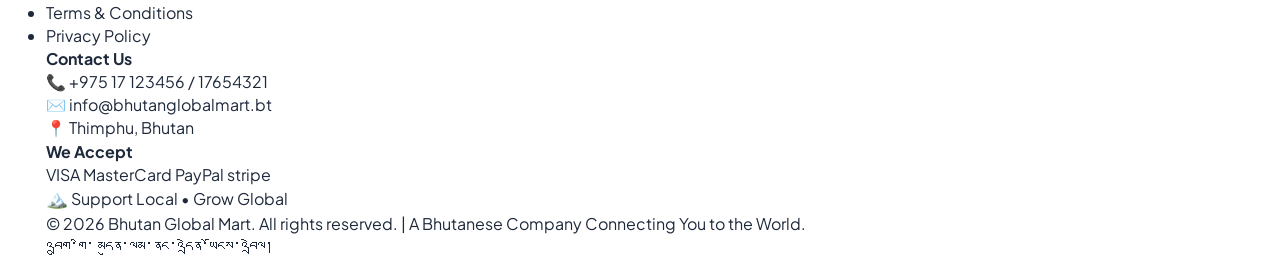
==== commit 1b1dfe25: "feat: complete pixel-accurate redesign matching visual comp with cropped assets, interactive convers" ====
--- a/farm-brokerage.html
+++ b/farm-brokerage.html
@@ -3,165 +3,308 @@
 <head>
   <meta charset="UTF-8">
   <meta name="viewport" content="width=device-width, initial-scale=1.0">
-  <title>Farm Brokerage Bhutan | Agricultural Land & Orchard Investment</title>
+  <title>Farm Brokerage | Bhutan Global Mart - Invest in Bhutan's Natural Beauty</title>
+  <meta name="description" content="Buy, sell and lease farms and agricultural land in Bhutan. Organic Apple Farm Paro, Vegetable Farm Thimphu, Dairy Farm Punakha, Mixed Farm Wangdue.">
   <link rel="stylesheet" href="css/style.css">
   <link rel="preconnect" href="https://fonts.googleapis.com">
   <link rel="preconnect" href="https://fonts.gstatic.com" crossorigin>
-  <link href="https://fonts.googleapis.com/css2?family=Plus+Jakarta+Sans:wght@400;500;600;700;800;900&display=swap" rel="stylesheet">
+  <link href="https://fonts.googleapis.com/css2?family=Plus+Jakarta+Sans:wght@500;600;700;800;900&display=swap" rel="stylesheet">
 </head>
-<body style="background: #fbfdfc;">
-
-  <!-- Header -->
-  <nav class="mart-header" style="border-bottom: 2px solid #bbf7d0;">
+<body>
+
+  <!-- TOP BAR -->
+  <header class="mart-top-bar">
     <div class="container">
-      <div class="mart-header-wrap">
-        <a href="index.html" class="mart-logo">
-          <div class="mart-logo-text">
-            <span class="mart-brand-title" style="color: #15803d;">BHUTAN <span>FARM BROKERAGE</span></span>
-            <span class="mart-brand-sub" style="color: #166534;">Invest in Bhutan's Natural Organic Beauty</span>
-          </div>
-        </a>
-        <div style="display: flex; gap: 20px; font-weight: 700; font-size: 0.9rem; align-items: center;">
-          <a href="index.html">← Back to Global Mart</a>
-          <a href="shop.html">Shop Wholesale</a>
-          <button type="button" class="btn-enquire-farm" style="padding: 8px 16px; background: #15803d; color: #fff;" onclick="document.getElementById('farmContactSection').scrollIntoView({behavior:'smooth'})">
-            List Your Farm
+      <div class="sourcing-partners-text">
+        <span>Global Products &nbsp;|&nbsp; Wholesale Prices &nbsp;|&nbsp; Trusted Sourcing:</span>
+        <div class="sourcing-partner-links">
+          <a href="https://www.alibaba.com" target="_blank" rel="noopener">Alibaba</a>
+          <span>|</span>
+          <a href="https://www.aliexpress.com" target="_blank" rel="noopener">AliExpress</a>
+          <span>|</span>
+          <a href="https://www.amazon.com" target="_blank" rel="noopener">Amazon</a>
+        </div>
+      </div>
+
+      <div class="top-bar-right-controls">
+        <select class="currency-select-box" id="currencySelector" aria-label="Currency Selector">
+          <option value="BTN">🇧🇹 BTN (Nu.)</option>
+          <option value="USD">🇺🇸 USD ($)</option>
+          <option value="INR">🇮🇳 INR (₹)</option>
+        </select>
+
+        <select class="lang-select-box" aria-label="Language Selector">
+          <option>English</option>
+          <option>Dzongkha</option>
+        </select>
+
+        <div class="user-nav-links">
+          <a href="index.html" style="color:#cbd5e1; font-size:0.8rem; font-weight:700;">← Back to Global Mart</a>
+        </div>
+      </div>
+    </div>
+  </header>
+
+  <!-- MAIN NAVIGATION & SEARCH -->
+  <nav class="mart-main-header">
+    <div class="container mart-header-row">
+      <a href="index.html" class="mart-site-logo">
+        <img src="assets/logo.jpg" alt="Bhutan Global Mart Logo" class="mart-logo-img">
+      </a>
+
+      <div style="display:flex; align-items:center; gap:20px; font-weight:700; font-size:0.95rem;">
+        <a href="index.html" style="color:#0f172a;">Home</a>
+        <a href="shop.html" style="color:#0f172a;">Wholesale Shop</a>
+        <a href="farm-brokerage.html" style="color:#16a34a; border-bottom: 2px solid #16a34a; padding-bottom: 2px;">🌿 Farm Brokerage</a>
+        <a href="index.html#videos" style="color:#0f172a;">Product Videos</a>
+      </div>
+
+      <button type="button" class="btn-enquire-now" onclick="document.getElementById('enquireFormModal').showModal()">
+        <span>Enquire Land Listing</span>
+        <span>&rarr;</span>
+      </button>
+    </div>
+  </nav>
+
+  <!-- BANNER -->
+  <section style="background: linear-gradient(135deg, #14532d 0%, #166534 50%, #15803d 100%); color: #fff; padding: 48px 0; border-bottom: 3px solid #f59e0b;">
+    <div class="container" style="text-align: center;">
+      <span style="font-size:0.85rem; font-weight:800; color:#bbf7d0; text-transform:uppercase; letter-spacing:1.5px;">National Land Commission Verified</span>
+      <h1 style="font-size: clamp(1.8rem, 3.5vw, 2.6rem); font-weight: 900; margin: 6px 0 10px;">Bhutan Farm Land &amp; Organic Estate Brokerage</h1>
+      <p style="color: #dcfce7; max-width: 680px; margin: 0 auto; font-size: 0.95rem;">
+        We help you buy, sell and lease fertile agricultural lands across Paro, Thimphu, Punakha and Wangdue. Explore our curated farm listings with 4K drone video tours.
+      </p>
+    </div>
+  </section>
+
+  <!-- FARM BROKERAGE SECTION -->
+  <section class="farm-brokerage-section" style="padding: 45px 0 60px;">
+    <div class="container">
+      <div class="farm-section-header">
+        <div class="farm-title-cluster">
+          <span class="farm-sprout-icon">🌱</span>
+          <h2 class="farm-main-heading">Farm Brokerage &ndash; Invest in Bhutan's Natural Beauty</h2>
+        </div>
+        <p class="farm-sub-heading">
+          Official Lagthram title verification, clean irrigation water rights, and fertile organic Himalayan soil.
+        </p>
+      </div>
+
+      <!-- 4 Farm Cards Grid -->
+      <div class="farm-cards-grid-row">
+        <!-- Farm 1: Organic Apple Farm Paro -->
+        <article class="farm-listing-card">
+          <div class="farm-image-cover">
+            <img src="assets/farm-1.jpg" alt="Organic Apple Farm - Paro">
+            <button type="button" class="farm-play-circle" onclick="openFarmTour('Organic Apple Farm', 'Paro Valley', '15 Acres', 'Nu. 8M – 12M')">▶</button>
+          </div>
+          <div class="farm-card-content">
+            <h3 class="farm-listing-title">Organic Apple Farm &ndash; Paro</h3>
+            <div class="farm-acreage-price">15 Acres | Price: Nu. 8M &ndash; 12M</div>
+            <button type="button" class="btn-watch-farm-video" onclick="openFarmTour('Organic Apple Farm', 'Paro Valley', '15 Acres', 'Nu. 8M – 12M')">
+              <span>📹 Watch Video</span>
+            </button>
+          </div>
+        </article>
+
+        <!-- Farm 2: Vegetable Farm Thimphu -->
+        <article class="farm-listing-card">
+          <div class="farm-image-cover">
+            <img src="assets/farm-2.jpg" alt="Vegetable Farm - Thimphu">
+            <button type="button" class="farm-play-circle" onclick="openFarmTour('Commercial Vegetable Farm', 'North Thimphu', '8 Acres', 'Nu. 5M – 8M')">▶</button>
+          </div>
+          <div class="farm-card-content">
+            <h3 class="farm-listing-title">Vegetable Farm &ndash; Thimphu</h3>
+            <div class="farm-acreage-price">8 Acres | Price: Nu. 5M &ndash; 8M</div>
+            <button type="button" class="btn-watch-farm-video" onclick="openFarmTour('Commercial Vegetable Farm', 'North Thimphu', '8 Acres', 'Nu. 5M – 8M')">
+              <span>📹 Watch Video</span>
+            </button>
+          </div>
+        </article>
+
+        <!-- Farm 3: Dairy Farm Punakha -->
+        <article class="farm-listing-card">
+          <div class="farm-image-cover">
+            <img src="assets/farm-3.jpg" alt="Dairy Farm - Punakha">
+            <button type="button" class="farm-play-circle" onclick="openFarmTour('Sub-tropical Dairy Farm', 'Punakha Valley', '20 Acres', 'Nu. 12M – 18M')">▶</button>
+          </div>
+          <div class="farm-card-content">
+            <h3 class="farm-listing-title">Dairy Farm &ndash; Punakha</h3>
+            <div class="farm-acreage-price">20 Acres | Price: Nu. 12M &ndash; 18M</div>
+            <button type="button" class="btn-watch-farm-video" onclick="openFarmTour('Sub-tropical Dairy Farm', 'Punakha Valley', '20 Acres', 'Nu. 12M – 18M')">
+              <span>📹 Watch Video</span>
+            </button>
+          </div>
+        </article>
+
+        <!-- Farm 4: Mixed Farm Wangdue -->
+        <article class="farm-listing-card">
+          <div class="farm-image-cover">
+            <img src="assets/farm-4.jpg" alt="Mixed Farm - Wangdue">
+            <button type="button" class="farm-play-circle" onclick="openFarmTour('Himalayan Mixed Farm', 'Wangdue Phodrang', '12 Acres', 'Nu. 7M – 11M')">▶</button>
+          </div>
+          <div class="farm-card-content">
+            <h3 class="farm-listing-title">Mixed Farm &ndash; Wangdue</h3>
+            <div class="farm-acreage-price">12 Acres | Price: Nu. 7M &ndash; 11M</div>
+            <button type="button" class="btn-watch-farm-video" onclick="openFarmTour('Himalayan Mixed Farm', 'Wangdue Phodrang', '12 Acres', 'Nu. 7M – 11M')">
+              <span>📹 Watch Video</span>
+            </button>
+          </div>
+        </article>
+
+        <!-- Green Promo Card: Your Dream Farm in Bhutan Awaits -->
+        <div class="dream-farm-promo-box" style="grid-column: span 2;">
+          <div>
+            <div class="dream-farm-title">Your Dream Farm in Bhutan Awaits</div>
+            <div class="dream-checklist-item">
+              <span class="dream-check-icon">✓</span>
+              <span>Verified NLCS Lagthram Properties</span>
+            </div>
+            <div class="dream-checklist-item">
+              <span class="dream-check-icon">✓</span>
+              <span>4K Drone Video Tour Available</span>
+            </div>
+            <div class="dream-checklist-item">
+              <span class="dream-check-icon">✓</span>
+              <span>Trusted Legal &amp; Agronomist Brokerage Service</span>
+            </div>
+          </div>
+          <button type="button" class="btn-enquire-now" style="margin-top:16px;" onclick="document.getElementById('enquireFormModal').showModal()">
+            Enquire Now &rarr;
           </button>
         </div>
       </div>
     </div>
-  </nav>
-
-  <!-- Hero -->
-  <section style="background: linear-gradient(135deg, rgba(22, 101, 52, 0.92) 0%, rgba(21, 128, 61, 0.75) 100%), url('https://images.unsplash.com/photo-1500382017468-9049fed747ef?auto=format&fit=crop&w=1600&q=80') center center / cover no-repeat; color: #fff; padding: 60px 0; text-align: center;">
+  </section>
+
+  <!-- MAIN FOOTER -->
+  <footer class="mart-main-footer">
     <div class="container">
-      <span style="font-size: 0.95rem; font-weight: 800; text-transform: uppercase; letter-spacing: 1.5px; color: #bbf7d0; display: block; margin-bottom: 8px;">NLCS Registered &amp; Verified</span>
-      <h1 style="font-size: clamp(2rem, 3.5vw, 3rem); font-weight: 900; margin-bottom: 14px;">Bhutan Farm Land &amp; Organic Estate Brokerage</h1>
-      <p style="max-width: 680px; margin: 0 auto 24px; color: #dcfce7; font-size: 1.05rem; line-height: 1.6;">
-        Buy, sell, or lease verified Kamzhing (dryland) and Chhuzhing (wetland) agricultural properties across Paro, Thimphu, Punakha and Wangdue with drone land surveys and legal assistance.
+      <div class="mart-footer-top-grid">
+        <div class="footer-col-brand">
+          <img src="assets/logo.jpg" alt="Bhutan Global Mart Logo" class="footer-brand-logo">
+          <div class="footer-brand-slogan">Global Products &bull; Local Support</div>
+        </div>
+
+        <div class="footer-col-links">
+          <h4 class="footer-col-heading">Quick Links</h4>
+          <ul class="footer-links-list">
+            <li><a href="index.html">Home</a></li>
+            <li><a href="shop.html">Shop</a></li>
+            <li><a href="farm-brokerage.html">Farm Brokerage</a></li>
+            <li><a href="index.html#featuredProducts">Featured Products</a></li>
+            <li><a href="index.html#videos">Product Videos</a></li>
+          </ul>
+        </div>
+
+        <div class="footer-col-links">
+          <h4 class="footer-col-heading">Customer Service</h4>
+          <ul class="footer-links-list">
+            <li><a href="#">Track Order</a></li>
+            <li><a href="#">Shipping Policy</a></li>
+            <li><a href="#">Return &amp; Refund</a></li>
+            <li><a href="#">Terms &amp; Conditions</a></li>
+            <li><a href="#">Privacy Policy</a></li>
+          </ul>
+        </div>
+
+        <div class="footer-col-contact">
+          <h4 class="footer-col-heading">Contact Us</h4>
+          <div class="footer-contact-row">
+            <span>📞</span>
+            <span>+975 17 123456 / 17654321</span>
+          </div>
+          <div class="footer-contact-row">
+            <span>✉️</span>
+            <span>info@bhutanglobalmart.bt</span>
+          </div>
+          <div class="footer-contact-row">
+            <span>📍</span>
+            <span>Thimphu, Bhutan</span>
+          </div>
+        </div>
+
+        <div class="footer-col-payment">
+          <h4 class="footer-col-heading">We Accept</h4>
+          <div class="payment-logos-badge-row">
+            <span class="pay-tag visa">VISA</span>
+            <span class="pay-tag mc">MasterCard</span>
+            <span class="pay-tag paypal">PayPal</span>
+            <span class="pay-tag stripe">stripe</span>
+          </div>
+          <div class="support-local-motto">
+            <span style="font-size:1.1rem; color:#f59e0b;">🏔️</span>
+            <span>Support Local &bull; Grow Global</span>
+          </div>
+        </div>
+      </div>
+
+      <div class="mart-footer-bottom-strip">
+        <p>&copy; 2026 Bhutan Global Mart. All rights reserved. | A Bhutanese Company Connecting You to the World.</p>
+        <p class="dzongkha-text">འབྲུག་གི་ མདུན་ལམ་ནང་འདྲེན་ཡོངས་འབྲེལ།</p>
+      </div>
+    </div>
+  </footer>
+
+  <!-- NATIVE MODAL: VIDEO TOUR -->
+  <dialog id="farmVideoModal" aria-labelledby="farmVideoModalTitle" style="padding:0; border:none; border-radius:14px; max-width:680px; width:90%; background:#07192d; color:#fff; box-shadow:0 20px 40px rgba(0,0,0,0.4);">
+    <div style="display:flex; justify-content:space-between; align-items:center; padding:14px 20px; background:#0d2847; border-bottom:1px solid rgba(255,255,255,0.1);">
+      <span id="farmVideoModalTitle" style="font-weight:800; font-size:1rem; color:#f5a623;">Farm Video Tour &amp; Survey</span>
+      <button type="button" onclick="document.getElementById('farmVideoModal').close()" style="background:none; border:none; color:#fff; font-size:1.3rem; cursor:pointer;">✕</button>
+    </div>
+    <div style="padding:24px;">
+      <div style="background:#000; border-radius:10px; height:280px; display:flex; flex-direction:column; align-items:center; justify-content:center; margin-bottom:16px;">
+        <span style="font-size:3rem; margin-bottom:8px;">🚁</span>
+        <div id="farmTourTitleText" style="font-size:1.1rem; font-weight:800; color:#fff;">Organic Apple Farm - Paro Valley</div>
+        <div id="farmTourMetaText" style="font-size:0.85rem; color:#94a3b8; margin-top:4px;">15 Acres | Price: Nu. 8M – 12M</div>
+      </div>
+      <p style="font-size:0.85rem; color:#cbd5e1; line-height:1.5; margin-bottom:16px;">
+        High-definition drone footage recording soil profile, mountain irrigation canals, boundary pillars, and road connectivity.
       </p>
-    </div>
-  </section>
-
-  <!-- Curated Farm Listings -->
-  <section class="mart-section">
-    <div class="container">
-      <div class="mart-section-head">
-        <div>
-          <h2 class="mart-section-title" style="color: #166534;">Verified Farmland Listings in Bhutan</h2>
-          <p style="font-size: 0.88rem; color: #64748b;">Every listing includes official Lagthram verification, soil fertility index, and water right credentials.</p>
-        </div>
-      </div>
-
-      <div style="display: grid; grid-template-columns: repeat(auto-fit, minmax(320px, 1fr)); gap: 24px;">
-        <!-- Farm 1 -->
-        <article class="farm-card" style="box-shadow: 0 4px 15px rgba(0,0,0,0.06);">
-          <div class="farm-thumb-wrap" style="height: 180px;">
-            <img src="https://images.unsplash.com/photo-1500382017468-9049fed747ef?auto=format&fit=crop&w=600&q=80" alt="Apple Farm Paro">
-            <div class="farm-play-badge">▶</div>
-          </div>
-          <div class="farm-body" style="padding: 18px;">
-            <span style="font-size: 0.72rem; font-weight: 800; color: #15803d; text-transform: uppercase;">Paro Dzongkhag &bull; High Value Horticulture</span>
-            <h3 style="font-size: 1.15rem; font-weight: 800; color: #0f172a; margin: 4px 0 8px;">Organic Apple Orchard &amp; Homestead</h3>
-            <p style="font-size: 0.82rem; color: #475569; margin-bottom: 12px;">15 Acres of mature Royal Delicious apple trees with micro-sprinkler irrigation and mountain stream rights.</p>
-            <div style="font-size: 1.25rem; font-weight: 900; color: #166534; margin-bottom: 14px;">Nu. 8,000,000 &ndash; 12,000,000</div>
-            <button type="button" class="btn-watch-farm-video" style="padding: 8px; font-size: 0.82rem;" onclick="openFarmTour('Organic Apple Orchard', 'Paro Valley', '15 Acres', 'Nu. 8M – 12M')">
-              <span>📹 Watch 4K Video Tour &amp; Survey</span>
-            </button>
-          </div>
-        </article>
-
-        <!-- Farm 2 -->
-        <article class="farm-card" style="box-shadow: 0 4px 15px rgba(0,0,0,0.06);">
-          <div class="farm-thumb-wrap" style="height: 180px;">
-            <img src="https://images.unsplash.com/photo-1500651230702-0e2d8a49d4ad?auto=format&fit=crop&w=600&q=80" alt="Vegetable Farm Thimphu">
-            <div class="farm-play-badge">▶</div>
-          </div>
-          <div class="farm-body" style="padding: 18px;">
-            <span style="font-size: 0.72rem; font-weight: 800; color: #15803d; text-transform: uppercase;">Thimphu North &bull; Greenhouse Farming</span>
-            <h3 style="font-size: 1.15rem; font-weight: 800; color: #0f172a; margin: 4px 0 8px;">Commercial Vegetable &amp; Strawberry Farm</h3>
-            <p style="font-size: 0.82rem; color: #475569; margin-bottom: 12px;">8 Acres equipped with 4 poly-tunnel greenhouses, farm road access, and direct produce contract to Centenary Farmers Market.</p>
-            <div style="font-size: 1.25rem; font-weight: 900; color: #166534; margin-bottom: 14px;">Nu. 5,000,000 &ndash; 8,000,000</div>
-            <button type="button" class="btn-watch-farm-video" style="padding: 8px; font-size: 0.82rem;" onclick="openFarmTour('Vegetable Farm', 'North Thimphu', '8 Acres', 'Nu. 5M – 8M')">
-              <span>📹 Watch 4K Video Tour &amp; Survey</span>
-            </button>
-          </div>
-        </article>
-
-        <!-- Farm 3 -->
-        <article class="farm-card" style="box-shadow: 0 4px 15px rgba(0,0,0,0.06);">
-          <div class="farm-thumb-wrap" style="height: 180px;">
-            <img src="https://images.unsplash.com/photo-1570042225831-d98fa7577f1e?auto=format&fit=crop&w=600&q=80" alt="Dairy Farm Punakha">
-            <div class="farm-play-badge">▶</div>
-          </div>
-          <div class="farm-body" style="padding: 18px;">
-            <span style="font-size: 0.72rem; font-weight: 800; color: #15803d; text-transform: uppercase;">Punakha Sub-tropical &bull; Dairy &amp; Fodder</span>
-            <h3 style="font-size: 1.15rem; font-weight: 800; color: #0f172a; margin: 4px 0 8px;">Punakha Riverfront Dairy &amp; Rice Terraces</h3>
-            <p style="font-size: 0.82rem; color: #475569; margin-bottom: 12px;">20 Acres with Mo Chhu river access, Jersey cattle barn, silage pit, and organic paddy fields.</p>
-            <div style="font-size: 1.25rem; font-weight: 900; color: #166534; margin-bottom: 14px;">Nu. 12,000,000 &ndash; 18,000,000</div>
-            <button type="button" class="btn-watch-farm-video" style="padding: 8px; font-size: 0.82rem;" onclick="openFarmTour('Dairy Farm', 'Punakha Valley', '20 Acres', 'Nu. 12M – 18M')">
-              <span>📹 Watch 4K Video Tour &amp; Survey</span>
-            </button>
-          </div>
-        </article>
-      </div>
-    </div>
-  </section>
-
-  <!-- Contact & Legal Assistance Section -->
-  <section class="mart-section" id="farmContactSection" style="background: #f0fdf4; border-top: 1px solid #bbf7d0;">
-    <div class="container" style="max-width: 700px;">
-      <div style="background: #fff; border: 1px solid #bbf7d0; border-radius: var(--radius-md); padding: 32px; box-shadow: var(--shadow-md);">
-        <h2 style="font-size: 1.4rem; font-weight: 900; color: #166534; margin-bottom: 8px; text-align: center;">Farmland Brokerage &amp; NLCS Registration Assistance</h2>
-        <p style="font-size: 0.88rem; color: #475569; text-align: center; margin-bottom: 24px;">Looking to acquire or lease farmland in Bhutan? Connect with our licensed land conveyancer.</p>
-        
-        <form onsubmit="event.preventDefault(); alert('Your farm brokerage inquiry has been assigned to our Thimphu property registrar.');">
-          <div style="display: grid; grid-template-columns: 1fr 1fr; gap: 14px; margin-bottom: 14px;">
-            <input type="text" placeholder="Full Name" style="padding: 10px 14px; border: 1px solid #cbd5e1; border-radius: 6px; font-size: 0.88rem;" required>
-            <input type="tel" placeholder="Phone Number" style="padding: 10px 14px; border: 1px solid #cbd5e1; border-radius: 6px; font-size: 0.88rem;" required>
-          </div>
-          <div style="display: grid; grid-template-columns: 1fr 1fr; gap: 14px; margin-bottom: 14px;">
-            <select style="padding: 10px 14px; border: 1px solid #cbd5e1; border-radius: 6px; font-size: 0.88rem;" required>
-              <option value="" disabled selected>Target Dzongkhag</option>
-              <option>Paro</option>
-              <option>Thimphu</option>
-              <option>Punakha</option>
-              <option>Wangdue Phodrang</option>
-              <option>Chukha</option>
-              <option>Sarpang / Gelephu</option>
-            </select>
-            <select style="padding: 10px 14px; border: 1px solid #cbd5e1; border-radius: 6px; font-size: 0.88rem;" required>
-              <option value="" disabled selected>Intent</option>
-              <option>Buy Farmland</option>
-              <option>Sell Farmland</option>
-              <option>Long-Term Agricultural Lease</option>
-            </select>
-          </div>
-          <button type="submit" style="width: 100%; background: #15803d; color: #fff; padding: 12px; border: none; border-radius: 6px; font-weight: 800; font-size: 1rem; cursor: pointer;">
-            Submit Brokerage Request
-          </button>
-        </form>
-      </div>
-    </div>
-  </section>
-
-  <!-- Native Modal -->
-  <dialog id="farmModal" aria-labelledby="farmModalTitle">
-    <div style="background:#15803d; color:#fff; padding:14px 20px; display:flex; justify-content:space-between; align-items:center;">
-      <h3 id="farmModalTitle" style="font-size:1.05rem; font-weight:700;">Farm Land Details</h3>
-      <button type="button" data-close-modal="farmModal" style="background:none; border:none; color:#fff; font-size:1.2rem; cursor:pointer;">✕</button>
-    </div>
-    <div class="modal-body" style="padding: 20px;">
-      <div id="farmModalContent"></div>
+      <button type="button" class="btn-enquire-now" style="width:100%; text-align:center;" onclick="document.getElementById('farmVideoModal').close(); document.getElementById('enquireFormModal').showModal();">
+        Request Deed of Sale / On-Site Visit
+      </button>
     </div>
   </dialog>
 
-  <footer class="mart-footer" style="padding: 24px 0; text-align: center; font-size: 0.85rem;">
-    <div class="container">
-      <p>&copy; 2026 Bhutan Global Mart - Farm Brokerage Division. Thimphu, Kingdom of Bhutan.</p>
-    </div>
-  </footer>
+  <!-- NATIVE MODAL: ENQUIRE FORM -->
+  <dialog id="enquireFormModal" aria-labelledby="enquireFormModalTitle" style="padding:0; border:none; border-radius:14px; max-width:500px; width:90%; background:#fff; color:#0f172a; box-shadow:0 20px 40px rgba(0,0,0,0.3);">
+    <div style="display:flex; justify-content:space-between; align-items:center; padding:16px 20px; background:#166534; color:#fff;">
+      <span id="enquireFormModalTitle" style="font-weight:800; font-size:1rem;">Enquire Bhutan Farmland</span>
+      <button type="button" onclick="document.getElementById('enquireFormModal').close()" style="background:none; border:none; color:#fff; font-size:1.3rem; cursor:pointer;">✕</button>
+    </div>
+    <div style="padding:22px;">
+      <form onsubmit="event.preventDefault(); alert('Inquiry submitted! Our Bhutan Land Brokerage representative will contact you within 24 hours.'); document.getElementById('enquireFormModal').close();">
+        <div style="margin-bottom:12px;">
+          <input type="text" placeholder="Full Name" class="form-field-input" style="padding-left:12px; width:100%;" required>
+        </div>
+        <div style="display:grid; grid-template-columns:1fr 1fr; gap:10px; margin-bottom:12px;">
+          <input type="tel" placeholder="Phone Number" class="form-field-input" style="padding-left:12px; width:100%;" required>
+          <input type="email" placeholder="Email Address" class="form-field-input" style="padding-left:12px; width:100%;" required>
+        </div>
+        <div style="margin-bottom:14px;">
+          <select class="form-field-select" style="padding-left:12px; width:100%;" required>
+            <option value="Organic Apple Farm - Paro">Organic Apple Farm - Paro (15 Acres)</option>
+            <option value="Vegetable Farm - Thimphu">Vegetable Farm - Thimphu (8 Acres)</option>
+            <option value="Dairy Farm - Punakha">Dairy Farm - Punakha (20 Acres)</option>
+            <option value="Mixed Farm - Wangdue">Mixed Farm - Wangdue (12 Acres)</option>
+            <option value="General Land Search">General Land Search / Custom Requirement</option>
+          </select>
+        </div>
+        <button type="submit" class="btn-enquire-now" style="width:100%; padding:12px; font-size:0.95rem;">
+          Submit Land Purchase Inquiry
+        </button>
+      </form>
+    </div>
+  </dialog>
 
   <script src="js/main.js"></script>
+  <script>
+    function openFarmTour(name, location, acres, price) {
+      document.getElementById('farmTourTitleText').innerText = `${name} – ${location}`;
+      document.getElementById('farmTourMetaText').innerText = `${acres} | Price: ${price}`;
+      document.getElementById('farmVideoModal').showModal();
+    }
+  </script>
 </body>
 </html>
--- a/css/style.css
+++ b/css/style.css
@@ -1,33 +1,26 @@
 /* ==========================================================================
-   BHUTAN GLOBAL MART - Modern & Premium Stylesheet
-   Device-Friendly E-Commerce & Farm Brokerage Platform
+   BHUTAN GLOBAL MART - Exact Match to Design Mockup
+   International Wholesale & Farm Brokerage Platform
    ========================================================================== */
 
 :root {
   --primary-blue: #0284c7;
   --primary-blue-dark: #0369a1;
-  --primary-navy: #0d233a;
   --accent-gold: #f59e0b;
+  --accent-yellow: #facc15;
   --accent-orange: #f97316;
   --accent-red: #ef4444;
   --farm-green: #15803d;
   --farm-green-dark: #166534;
-  --farm-green-light: #dcfce7;
+  --text-dark: #1e293b;
+  --text-muted: #64748b;
+  --border-light: #e2e8f0;
   --bg-slate: #f8fafc;
-  --bg-white: #ffffff;
-  --text-main: #1e293b;
-  --text-muted: #64748b;
-  --border-color: #e2e8f0;
-  --border-light: #f1f5f9;
-  --radius-sm: 6px;
-  --radius-md: 10px;
-  --radius-lg: 16px;
+  --radius-sm: 4px;
+  --radius-md: 8px;
+  --radius-lg: 12px;
   --radius-full: 9999px;
-  --shadow-sm: 0 1px 3px rgba(0,0,0,0.05);
-  --shadow-md: 0 4px 15px rgba(0,0,0,0.06);
-  --shadow-lg: 0 12px 30px rgba(0,0,0,0.1);
-  --transition: all 0.22s ease-in-out;
-  --container-max: 1260px;
+  --container-max: 1220px;
 }
 
 *, *::before, *::after {
@@ -36,20 +29,18 @@
   padding: 0;
 }
 
-html {
-  scroll-behavior: smooth;
-  font-family: -apple-system, BlinkMacSystemFont, 'Segoe UI', Roboto, Helvetica, Arial, sans-serif;
-  color: var(--text-main);
+body {
+  font-family: 'Plus Jakarta Sans', -apple-system, BlinkMacSystemFont, 'Segoe UI', Roboto, sans-serif;
+  color: var(--text-dark);
   background-color: #ffffff;
-  line-height: 1.5;
+  line-height: 1.45;
   -webkit-font-smoothing: antialiased;
-}
-
-body {
   overflow-x: hidden;
-  min-height: 100vh;
-  display: flex;
-  flex-direction: column;
+}
+
+a {
+  color: inherit;
+  text-decoration: none;
 }
 
 img {
@@ -58,33 +49,26 @@
   display: block;
 }
 
-a {
-  color: inherit;
-  text-decoration: none;
-  transition: var(--transition);
-}
-
-button, input, select, textarea {
+button, input, select {
   font-family: inherit;
-  font-size: inherit;
 }
 
 .container {
   width: 100%;
   max-width: var(--container-max);
   margin: 0 auto;
-  padding: 0 20px;
+  padding: 0 16px;
 }
 
 /* ==========================================================================
-   TOP ANNOUNCEMENT BAR
+   TOP BAR
    ========================================================================== */
 .mart-top-bar {
-  background-color: #ffffff;
-  border-bottom: 1px solid var(--border-color);
-  font-size: 0.82rem;
-  color: #475569;
-  padding: 7px 0;
+  background: #ffffff;
+  border-bottom: 1px solid #edf2f7;
+  padding: 6px 0;
+  font-size: 0.8rem;
+  color: #4a5568;
 }
 
 .mart-top-bar .container {
@@ -92,144 +76,124 @@
   justify-content: space-between;
   align-items: center;
   flex-wrap: wrap;
+  gap: 10px;
+}
+
+.sourcing-partners-text {
+  display: flex;
+  align-items: center;
+  gap: 8px;
+}
+
+.sourcing-partner-links {
+  display: flex;
+  gap: 8px;
+  font-weight: 700;
+  color: #0f172a;
+}
+
+.sourcing-partner-links a:hover {
+  color: var(--primary-blue);
+}
+
+.top-bar-right-controls {
+  display: flex;
+  align-items: center;
+  gap: 14px;
+}
+
+.currency-select-box,
+.lang-select-box {
+  border: 1px solid #cbd5e1;
+  background: transparent;
+  padding: 2px 6px;
+  border-radius: 4px;
+  font-size: 0.76rem;
+  color: #334155;
+  font-weight: 600;
+  cursor: pointer;
+}
+
+.user-nav-links {
+  display: flex;
+  align-items: center;
   gap: 12px;
-}
-
-.mart-sourcing-tags {
-  display: flex;
-  align-items: center;
-  gap: 12px;
-}
-
-.sourcing-source-links {
-  display: flex;
-  align-items: center;
-  gap: 10px;
-  font-weight: 700;
-  color: var(--primary-navy);
-}
-
-.sourcing-source-links a:hover {
-  color: var(--primary-blue);
-}
-
-.mart-top-controls {
-  display: flex;
-  align-items: center;
-  gap: 18px;
-}
-
-.currency-select,
-.lang-select {
-  border: 1px solid var(--border-color);
-  background: transparent;
-  padding: 3px 8px;
-  border-radius: 4px;
-  font-size: 0.8rem;
   font-weight: 600;
-  color: #334155;
-  cursor: pointer;
-}
-
-.user-quick-links {
-  display: flex;
-  align-items: center;
-  gap: 14px;
-}
-
-.user-quick-btn {
-  display: inline-flex;
-  align-items: center;
-  gap: 5px;
-  font-weight: 600;
-  color: #334155;
+  font-size: 0.78rem;
+}
+
+.user-nav-item {
+  display: flex;
+  align-items: center;
+  gap: 4px;
   cursor: pointer;
   background: none;
   border: none;
-  position: relative;
-}
-
-.user-quick-btn:hover {
+  color: #334155;
+}
+
+.user-nav-item:hover {
   color: var(--primary-blue);
 }
 
-.badge-count {
-  background-color: var(--accent-red);
-  color: #ffffff;
-  font-size: 0.7rem;
-  font-weight: 700;
-  padding: 1px 6px;
-  border-radius: 10px;
+.counter-badge {
+  background-color: #ef4444;
+  color: #ffffff;
+  font-size: 0.65rem;
+  font-weight: 800;
+  padding: 1px 5px;
+  border-radius: 8px;
 }
 
 /* ==========================================================================
-   MAIN HEADER & SEARCH
+   MAIN HEADER & SEARCH BAR
    ========================================================================== */
-.mart-header {
-  background: #ffffff;
-  padding: 14px 0;
+.mart-main-header {
+  background: #ffffff;
+  padding: 10px 0;
+  border-bottom: 1px solid #edf2f7;
   position: sticky;
   top: 0;
-  z-index: 90;
-  box-shadow: 0 2px 10px rgba(0,0,0,0.04);
-}
-
-.mart-header-wrap {
+  z-index: 100;
+  box-shadow: 0 2px 6px rgba(0,0,0,0.03);
+}
+
+.mart-header-row {
   display: flex;
   align-items: center;
   justify-content: space-between;
-  gap: 20px;
-}
-
-.mart-logo {
-  display: flex;
-  align-items: center;
-  gap: 10px;
+  gap: 16px;
+}
+
+.mart-site-logo {
+  display: flex;
+  align-items: center;
   flex-shrink: 0;
 }
 
-.mart-logo-text {
-  display: flex;
-  flex-direction: column;
-}
-
-.mart-brand-title {
-  font-size: 1.35rem;
-  font-weight: 900;
-  color: #0369a1;
-  line-height: 1.1;
-  letter-spacing: -0.3px;
-}
-
-.mart-brand-title span {
-  color: var(--accent-orange);
-}
-
-.mart-brand-sub {
-  font-size: 0.65rem;
-  color: #64748b;
-  font-weight: 600;
-  letter-spacing: 0.8px;
-  text-transform: uppercase;
-}
-
-.mart-search-bar {
+.mart-logo-img {
+  height: 44px;
+  width: auto;
+  object-fit: contain;
+}
+
+.search-category-combo {
   display: flex;
   align-items: center;
   flex-grow: 1;
-  max-width: 620px;
+  max-width: 600px;
   border: 2px solid #0284c7;
   border-radius: var(--radius-sm);
   overflow: hidden;
   background: #ffffff;
 }
 
-.btn-all-categories {
-  background-color: #0284c7;
+.btn-all-categories-head {
+  background: #0284c7;
   color: #ffffff;
   border: none;
-  padding: 10px 14px;
-  font-size: 0.88rem;
+  padding: 9px 14px;
+  font-size: 0.85rem;
   font-weight: 700;
   display: inline-flex;
   align-items: center;
@@ -238,56 +202,47 @@
   white-space: nowrap;
 }
 
-.btn-all-categories:hover {
-  background-color: #0369a1;
-}
-
-.mart-search-input {
+.search-field-input {
   border: none;
   outline: none;
-  padding: 10px 16px;
-  font-size: 0.88rem;
-  flex-grow: 1;
+  padding: 9px 14px;
+  font-size: 0.85rem;
   width: 100%;
 }
 
-.mart-search-submit {
-  background-color: #0284c7;
+.btn-search-icon-submit {
+  background: #0284c7;
   color: #ffffff;
   border: none;
-  padding: 10px 18px;
+  padding: 9px 16px;
   cursor: pointer;
   display: flex;
   align-items: center;
   justify-content: center;
 }
 
-.mart-search-submit:hover {
-  background-color: #0369a1;
-}
-
-.mart-header-socials {
+.header-social-channels {
   display: flex;
   flex-direction: column;
   align-items: flex-end;
-  gap: 4px;
+  gap: 3px;
   flex-shrink: 0;
 }
 
-.header-social-subtext {
+.social-watch-text {
   font-size: 0.72rem;
   font-weight: 600;
   color: #475569;
 }
 
-.header-social-row {
-  display: flex;
-  gap: 8px;
-}
-
-.header-social-btn {
-  width: 24px;
-  height: 24px;
+.social-pills-row {
+  display: flex;
+  gap: 6px;
+}
+
+.social-pill-icon {
+  width: 22px;
+  height: 22px;
   border-radius: 4px;
   display: flex;
   align-items: center;
@@ -295,21 +250,21 @@
   color: #ffffff;
 }
 
-.header-social-btn.tiktok { background: #000000; }
-.header-social-btn.fb { background: #1877f2; }
-.header-social-btn.ig { background: linear-gradient(45deg, #f09433, #dc2743, #bc1888); }
-.header-social-btn.yt { background: #ff0000; }
+.social-pill-icon.tiktok { background: #000000; }
+.social-pill-icon.fb { background: #1877f2; }
+.social-pill-icon.ig { background: linear-gradient(45deg, #f09433, #dc2743, #bc1888); }
+.social-pill-icon.yt { background: #ff0000; }
 
 /* ==========================================================================
-   HERO BANNER & INTERACTIVE AI ASSISTANT
+   HERO BANNER & AI ASSISTANT WIDGET
    ========================================================================== */
-.mart-hero {
+.mart-hero-banner {
   position: relative;
-  background: linear-gradient(135deg, rgba(13, 35, 58, 0.92) 0%, rgba(13, 35, 58, 0.75) 45%, rgba(13, 35, 58, 0.4) 100%),
-              url('https://images.unsplash.com/photo-1544735716-392fe2489ffa?auto=format&fit=crop&w=1600&q=80') center center / cover no-repeat;
-  color: #ffffff;
-  padding: 50px 0 65px;
-  min-height: 520px;
+  background: linear-gradient(90deg, rgba(7, 25, 45, 0.92) 0%, rgba(7, 25, 45, 0.75) 50%, rgba(7, 25, 45, 0.25) 100%),
+              url('../assets/hero-banner.jpg') center right / cover no-repeat;
+  color: #ffffff;
+  padding: 40px 0 50px;
+  min-height: 420px;
   display: flex;
   align-items: center;
 }
@@ -318,397 +273,215 @@
   display: grid;
   grid-template-columns: 1.15fr 0.85fr;
   align-items: center;
-  gap: 36px;
-}
-
-.mart-hero-left {
-  display: flex;
-  flex-direction: column;
-}
-
-.hero-subtitle-tag {
-  font-size: 1.35rem;
+  gap: 30px;
+}
+
+.mart-hero-left-box {
+  display: flex;
+  flex-direction: column;
+}
+
+.hero-tag-intl {
+  font-size: 1.25rem;
   font-weight: 700;
   color: #ffffff;
-  letter-spacing: -0.3px;
-}
-
-.hero-main-heading {
-  font-size: clamp(2.2rem, 3.8vw, 3.4rem);
+}
+
+.hero-title-wholesale {
+  font-size: clamp(2.2rem, 3.8vw, 3.2rem);
   font-weight: 900;
   color: #facc15;
   line-height: 1.1;
-  margin: 4px 0 8px;
+  margin: 4px 0 6px;
   text-shadow: 0 2px 10px rgba(0,0,0,0.3);
 }
 
-.hero-sourcing-title {
-  font-size: 1.15rem;
+.hero-title-direct {
+  font-size: 1.1rem;
   font-weight: 600;
-  color: #f1f5f9;
+  color: #e2e8f0;
+  margin-bottom: 16px;
+}
+
+.partner-badges-strip {
+  display: flex;
+  align-items: center;
+  gap: 10px;
   margin-bottom: 20px;
 }
 
-.platform-pill-badges {
-  display: flex;
-  align-items: center;
-  gap: 12px;
-  margin-bottom: 24px;
-  flex-wrap: wrap;
-}
-
-.platform-pill {
-  background: #ffffff;
-  padding: 6px 16px;
+.partner-white-card {
+  background: #ffffff;
+  padding: 5px 14px;
   border-radius: var(--radius-sm);
   display: inline-flex;
   align-items: center;
-  box-shadow: 0 4px 10px rgba(0,0,0,0.2);
-}
-
-.platform-pill img {
-  height: 22px;
-  object-fit: contain;
-}
-
-.hero-props-row {
+  box-shadow: 0 2px 6px rgba(0,0,0,0.15);
+}
+
+.partner-name-alibaba { font-weight: 900; color: #ff6a00; font-size: 1.05rem; }
+.partner-name-aliexpress { font-weight: 900; color: #e62e04; font-size: 1.05rem; }
+.partner-name-amazon { font-weight: 900; color: #232f3e; font-size: 1.05rem; }
+
+.value-props-strip {
   display: grid;
   grid-template-columns: repeat(5, 1fr);
-  gap: 10px;
-  margin-bottom: 24px;
-}
-
-.prop-card {
+  gap: 8px;
+  margin-bottom: 20px;
+}
+
+.value-prop-box {
   background: rgba(255, 255, 255, 0.08);
-  border: 1px solid rgba(255, 255, 255, 0.15);
-  backdrop-filter: blur(8px);
-  -webkit-backdrop-filter: blur(8px);
+  border: 1px solid rgba(255, 255, 255, 0.2);
+  backdrop-filter: blur(4px);
   border-radius: var(--radius-sm);
-  padding: 10px 8px;
+  padding: 8px 6px;
   text-align: center;
   display: flex;
   flex-direction: column;
   align-items: center;
-  gap: 6px;
-}
-
-.prop-card svg {
+  gap: 4px;
+}
+
+.prop-icon-glyph {
   color: #facc15;
-}
-
-.prop-text {
-  font-size: 0.72rem;
+  font-size: 0.95rem;
+}
+
+.prop-label-text {
+  font-size: 0.68rem;
   font-weight: 600;
-  line-height: 1.2;
-}
-
-.hero-motto-line {
-  font-size: 1.05rem;
+  line-height: 1.25;
+}
+
+.hero-tagline-motto {
+  font-size: 0.95rem;
   font-style: italic;
   font-weight: 600;
   color: #e2e8f0;
 }
 
-/* AI Assistant Card */
-.ai-assistant-card {
-  background: #ffffff;
-  border-radius: var(--radius-lg);
-  box-shadow: 0 20px 45px rgba(0, 0, 0, 0.35);
-  border: 1px solid rgba(255, 255, 255, 0.6);
-  color: var(--text-main);
+/* AI Assistant Card on Right */
+.ai-guide-widget {
+  background: #ffffff;
+  border-radius: var(--radius-md);
+  box-shadow: 0 15px 35px rgba(0,0,0,0.3);
   overflow: hidden;
   display: flex;
   flex-direction: column;
-  max-width: 440px;
+  color: var(--text-dark);
+  max-width: 420px;
   margin-left: auto;
-}
-
-.ai-card-header {
+  border: 1px solid #cbd5e1;
+}
+
+.ai-widget-header {
   background: linear-gradient(135deg, #0284c7 0%, #0369a1 100%);
   color: #ffffff;
-  padding: 16px 20px;
-  display: flex;
-  align-items: center;
-  gap: 12px;
-}
-
-.ai-avatar {
-  width: 42px;
-  height: 42px;
+  padding: 12px 16px;
+  display: flex;
+  align-items: center;
+  gap: 10px;
+}
+
+.ai-bot-avatar {
+  width: 36px;
+  height: 36px;
   border-radius: 50%;
   background: #ffffff;
+  color: #0284c7;
   display: flex;
   align-items: center;
   justify-content: center;
-  color: #0284c7;
-  box-shadow: 0 2px 6px rgba(0,0,0,0.15);
+  font-size: 1.2rem;
   position: relative;
 }
 
-.ai-status-pulse {
+.ai-live-dot {
   position: absolute;
-  top: 1px;
-  right: 1px;
-  width: 10px;
-  height: 10px;
-  background-color: #22c55e;
+  top: 0;
+  right: 0;
+  width: 8px;
+  height: 8px;
+  background: #22c55e;
   border-radius: 50%;
-  border: 2px solid #ffffff;
-}
-
-.ai-title-wrap {
-  display: flex;
-  flex-direction: column;
-}
-
-.ai-card-name {
-  font-size: 1rem;
+  border: 1.5px solid #ffffff;
+}
+
+.ai-header-title {
+  font-size: 0.95rem;
   font-weight: 800;
 }
 
-.ai-card-sub {
-  font-size: 0.75rem;
+.ai-header-sub {
+  font-size: 0.72rem;
   color: #e0f2fe;
 }
 
-.ai-card-chat-body {
-  padding: 18px 20px;
+.ai-chat-body {
+  padding: 14px 16px;
   background: #f8fafc;
   display: flex;
   flex-direction: column;
-  gap: 12px;
-  max-height: 260px;
+  gap: 10px;
+  max-height: 240px;
   overflow-y: auto;
 }
 
-.ai-bubble {
-  background: #ffffff;
-  border: 1px solid var(--border-color);
-  padding: 12px 14px;
-  border-radius: 12px 12px 12px 2px;
-  font-size: 0.82rem;
-  line-height: 1.5;
+.ai-greeting-bubble {
+  background: #ffffff;
+  border: 1px solid #e2e8f0;
+  padding: 10px 12px;
+  border-radius: 10px 10px 10px 2px;
+  font-size: 0.8rem;
+  line-height: 1.45;
   color: #334155;
-  box-shadow: var(--shadow-sm);
-}
-
-.ai-prompt-chips {
-  display: flex;
-  flex-direction: column;
-  gap: 7px;
-}
-
-.prompt-chip-btn {
+}
+
+.ai-chips-list {
+  display: flex;
+  flex-direction: column;
+  gap: 6px;
+}
+
+.ai-prompt-pill {
   background: #ffffff;
   border: 1px solid #bae6fd;
   color: #0369a1;
   padding: 6px 12px;
-  border-radius: 20px;
-  font-size: 0.78rem;
-  font-weight: 600;
-  text-align: left;
-  cursor: pointer;
-  transition: var(--transition);
-  display: inline-flex;
-  align-items: center;
-  gap: 6px;
-}
-
-.prompt-chip-btn:hover {
-  background: #0284c7;
-  color: #ffffff;
-  border-color: #0284c7;
-}
-
-.ai-chat-input-bar {
-  padding: 12px 16px;
-  background: #ffffff;
-  border-top: 1px solid var(--border-color);
-  display: flex;
-  gap: 8px;
-  align-items: center;
-}
-
-.ai-chat-input {
-  flex-grow: 1;
-  border: 1px solid var(--border-color);
-  border-radius: 20px;
-  padding: 8px 14px;
-  font-size: 0.82rem;
-  outline: none;
-}
-
-.ai-chat-send {
-  background: #0284c7;
-  color: #ffffff;
-  border: none;
-  width: 32px;
-  height: 32px;
-  border-radius: 50%;
-  display: flex;
-  align-items: center;
-  justify-content: center;
-  cursor: pointer;
-}
-
-/* ==========================================================================
-   CATEGORY HORIZONTAL BAR
-   ========================================================================== */
-.category-ribbon {
-  background: #ffffff;
-  border-bottom: 1px solid var(--border-color);
-  padding: 14px 0;
-}
-
-.category-scroll {
-  display: flex;
-  align-items: center;
-  justify-content: space-between;
-  gap: 16px;
-  overflow-x: auto;
-  scrollbar-width: none;
-  padding-bottom: 4px;
-}
-
-.category-scroll::-webkit-scrollbar {
-  display: none;
-}
-
-.category-item {
-  display: flex;
-  flex-direction: column;
-  align-items: center;
-  gap: 6px;
-  min-width: 80px;
-  cursor: pointer;
-  text-align: center;
-  transition: var(--transition);
-}
-
-.category-item:hover {
-  transform: translateY(-2px);
-}
-
-.cat-icon-wrap {
-  width: 44px;
-  height: 44px;
-  border-radius: 50%;
-  background: #f1f5f9;
-  display: flex;
-  align-items: center;
-  justify-content: center;
-  color: #0284c7;
-  transition: var(--transition);
-}
-
-.category-item:hover .cat-icon-wrap {
-  background: #0284c7;
-  color: #ffffff;
-}
-
-.cat-name {
+  border-radius: 16px;
   font-size: 0.75rem;
   font-weight: 700;
-  color: #334155;
-  line-height: 1.2;
-}
-
-/* ==========================================================================
-   FEATURED PRODUCTS GRID
-   ========================================================================== */
-.mart-section {
-  padding: 40px 0;
-}
-
-.mart-section-head {
-  display: flex;
-  align-items: center;
-  justify-content: space-between;
-  margin-bottom: 22px;
-  gap: 16px;
-  flex-wrap: wrap;
-}
-
-.mart-section-title {
-  font-size: 1.35rem;
-  font-weight: 800;
-  color: var(--primary-navy);
-  display: flex;
-  align-items: center;
+  text-align: left;
+  cursor: pointer;
+  transition: all 0.2s;
+}
+
+.ai-prompt-pill:hover {
+  background: #0284c7;
+  color: #ffffff;
+}
+
+.ai-input-group {
+  padding: 10px 14px;
+  background: #ffffff;
+  border-top: 1px solid #e2e8f0;
+  display: flex;
   gap: 8px;
 }
 
-.mart-section-link {
-  font-size: 0.88rem;
-  font-weight: 700;
-  color: #0284c7;
-  display: inline-flex;
-  align-items: center;
-  gap: 6px;
-}
-
-.products-grid {
-  display: grid;
-  grid-template-columns: repeat(6, 1fr);
-  gap: 16px;
-}
-
-.product-card {
-  background: #ffffff;
-  border: 1px solid var(--border-color);
-  border-radius: var(--radius-md);
-  overflow: hidden;
-  box-shadow: var(--shadow-sm);
-  display: flex;
-  flex-direction: column;
-  transition: var(--transition);
-  position: relative;
-}
-
-.product-card:hover {
-  transform: translateY(-4px);
-  box-shadow: var(--shadow-md);
-  border-color: #cbd5e1;
-}
-
-.product-thumb-wrap {
-  position: relative;
-  height: 160px;
-  background: #f8fafc;
-  overflow: hidden;
-}
-
-.product-thumb-wrap img {
-  width: 100%;
-  height: 100%;
-  object-fit: cover;
-  transition: transform 0.3s ease;
-}
-
-.product-card:hover .product-thumb-wrap img {
-  transform: scale(1.06);
-}
-
-.product-badge {
-  position: absolute;
-  top: 8px;
-  left: 8px;
-  font-size: 0.68rem;
-  font-weight: 800;
-  padding: 2px 7px;
-  border-radius: 4px;
-  text-transform: uppercase;
-}
-
-.product-badge.new { background: #22c55e; color: #ffffff; }
-.product-badge.bestseller { background: #f59e0b; color: #071727; }
-.product-badge.hot { background: #ef4444; color: #ffffff; }
-
-.btn-wishlist {
-  position: absolute;
-  top: 8px;
-  right: 8px;
-  background: rgba(255,255,255,0.85);
+.ai-text-input {
+  flex-grow: 1;
+  border: 1px solid #cbd5e1;
+  border-radius: 16px;
+  padding: 6px 12px;
+  font-size: 0.8rem;
+  outline: none;
+}
+
+.ai-send-action-btn {
+  background: #0284c7;
+  color: #ffffff;
   border: none;
   width: 28px;
   height: 28px;
@@ -717,735 +490,579 @@
   align-items: center;
   justify-content: center;
   cursor: pointer;
+}
+
+/* ==========================================================================
+   CATEGORY RIBBON
+   ========================================================================== */
+.category-strip-section {
+  background: #ffffff;
+  border-bottom: 1px solid #edf2f7;
+  padding: 12px 0;
+}
+
+.category-items-flex {
+  display: flex;
+  align-items: center;
+  justify-content: space-between;
+  gap: 12px;
+  overflow-x: auto;
+}
+
+.cat-box-btn {
+  display: flex;
+  flex-direction: column;
+  align-items: center;
+  gap: 4px;
+  min-width: 75px;
+  cursor: pointer;
+  text-align: center;
+}
+
+.cat-box-btn:hover {
+  transform: translateY(-2px);
+}
+
+.cat-circle-wrap {
+  width: 40px;
+  height: 40px;
+  border-radius: 50%;
+  background: #f1f5f9;
+  display: flex;
+  align-items: center;
+  justify-content: center;
+  font-size: 1.15rem;
+}
+
+.cat-box-btn:hover .cat-circle-wrap {
+  background: #0284c7;
+}
+
+.cat-title-text {
+  font-size: 0.72rem;
+  font-weight: 700;
+  color: #334155;
+  line-height: 1.2;
+}
+
+/* ==========================================================================
+   FEATURED PRODUCTS (6 CARDS WITH CROPPED ASSETS)
+   ========================================================================== */
+.featured-products-section {
+  padding: 35px 0 45px;
+}
+
+.products-head-bar {
+  display: flex;
+  align-items: center;
+  justify-content: space-between;
+  margin-bottom: 20px;
+}
+
+.products-main-title {
+  font-size: 1.25rem;
+  font-weight: 800;
+  color: #0f172a;
+  display: flex;
+  align-items: center;
+  gap: 6px;
+}
+
+.products-view-link {
+  font-size: 0.85rem;
+  font-weight: 700;
+  color: #0284c7;
+  display: inline-flex;
+  align-items: center;
+  gap: 4px;
+}
+
+.products-cards-row {
+  display: grid;
+  grid-template-columns: repeat(6, 1fr);
+  gap: 14px;
+}
+
+.product-item-card {
+  background: #ffffff;
+  border: 1px solid #e2e8f0;
+  border-radius: var(--radius-sm);
+  overflow: hidden;
+  box-shadow: 0 2px 8px rgba(0,0,0,0.04);
+  display: flex;
+  flex-direction: column;
+  position: relative;
+  transition: all 0.2s ease;
+}
+
+.product-item-card:hover {
+  transform: translateY(-4px);
+  box-shadow: 0 8px 20px rgba(0,0,0,0.1);
+  border-color: #cbd5e1;
+}
+
+.product-img-box {
+  height: 130px;
+  background: #f8fafc;
+  overflow: hidden;
+  position: relative;
+}
+
+.product-img-box img {
+  width: 100%;
+  height: 100%;
+  object-fit: cover;
+}
+
+.product-ribbon-tag {
+  position: absolute;
+  top: 6px;
+  left: 6px;
+  font-size: 0.65rem;
+  font-weight: 800;
+  padding: 2px 6px;
+  border-radius: 3px;
+  text-transform: uppercase;
+}
+
+.product-ribbon-tag.new { background: #22c55e; color: #fff; }
+.product-ribbon-tag.bestseller { background: #f59e0b; color: #07192d; }
+.product-ribbon-tag.hot { background: #ef4444; color: #fff; }
+
+.btn-item-wishlist {
+  position: absolute;
+  top: 6px;
+  right: 6px;
+  background: rgba(255,255,255,0.85);
+  border: none;
+  width: 24px;
+  height: 24px;
+  border-radius: 50%;
+  display: flex;
+  align-items: center;
+  justify-content: center;
+  cursor: pointer;
   color: #64748b;
-  transition: var(--transition);
-}
-
-.btn-wishlist:hover,
-.btn-wishlist.active {
-  color: #ef4444;
-  background: #ffffff;
-}
-
-.product-body {
-  padding: 12px 14px;
+}
+
+.product-details-box {
+  padding: 10px 12px;
   display: flex;
   flex-direction: column;
   flex-grow: 1;
 }
 
-.product-title {
-  font-size: 0.88rem;
+.prod-item-name {
+  font-size: 0.82rem;
   font-weight: 700;
   color: #1e293b;
-  margin-bottom: 6px;
+  margin-bottom: 4px;
   line-height: 1.3;
 }
 
-.product-rating-row {
-  display: flex;
-  align-items: center;
-  gap: 6px;
-  font-size: 0.74rem;
+.prod-rating-line {
+  display: flex;
+  align-items: center;
+  gap: 4px;
+  font-size: 0.72rem;
   color: #64748b;
-  margin-bottom: 6px;
-}
-
-.rating-star {
-  color: #f59e0b;
-  font-weight: 700;
-}
-
-.product-moq {
-  font-size: 0.74rem;
+  margin-bottom: 4px;
+}
+
+.rating-star-yellow { color: #f59e0b; font-weight: 800; }
+
+.prod-moq-spec {
+  font-size: 0.72rem;
   color: #475569;
   font-weight: 600;
-  margin-bottom: 6px;
-}
-
-.product-price-tier {
-  font-size: 0.95rem;
+  margin-bottom: 4px;
+}
+
+.prod-price-range {
+  font-size: 0.88rem;
   font-weight: 800;
   color: #0f172a;
-  margin-bottom: 10px;
-}
-
-.product-source-pills {
-  display: flex;
-  gap: 6px;
+  margin-bottom: 8px;
+}
+
+.prod-source-actions-row {
+  display: flex;
+  align-items: center;
+  justify-content: space-between;
   margin-top: auto;
-  align-items: center;
-  justify-content: space-between;
-}
-
-.source-tag {
-  font-size: 0.65rem;
+}
+
+.source-pill-label {
+  font-size: 0.62rem;
   font-weight: 700;
   padding: 2px 6px;
   border-radius: 3px;
 }
 
-.source-tag.amazon { background: #fef08a; color: #854d0e; }
-.source-tag.alibaba { background: #ffedd5; color: #c2410c; }
-.source-tag.aliexpress { background: #fee2e2; color: #b91c1c; }
-
-.btn-quick-add {
+.source-pill-label.amazon { background: #fef08a; color: #854d0e; }
+.source-pill-label.alibaba { background: #ffedd5; color: #c2410c; }
+.source-pill-label.aliexpress { background: #fee2e2; color: #b91c1c; }
+
+.btn-add-cart-mini {
   background: #0284c7;
   color: #ffffff;
   border: none;
-  font-size: 0.72rem;
+  font-size: 0.7rem;
   font-weight: 700;
   padding: 4px 8px;
-  border-radius: 4px;
-  cursor: pointer;
-  transition: var(--transition);
-}
-
-.btn-quick-add:hover {
-  background: #0369a1;
+  border-radius: 3px;
+  cursor: pointer;
 }
 
 /* ==========================================================================
-   PRODUCT VIDEOS & SOCIAL MEDIA SECTION
+   PRODUCT VIDEOS & SOCIAL MEDIA BANNER
    ========================================================================== */
-.videos-social-grid {
+.videos-social-section {
+  padding: 15px 0 35px;
+}
+
+.videos-social-split-grid {
   display: grid;
-  grid-template-columns: 1.2fr 0.8fr;
-  gap: 24px;
-}
-
-.video-cards-row {
+  grid-template-columns: 1.25fr 0.75fr;
+  gap: 20px;
+}
+
+.video-tiles-grid {
   display: grid;
   grid-template-columns: repeat(4, 1fr);
-  gap: 12px;
-}
-
-.video-card {
-  background: #ffffff;
-  border: 1px solid var(--border-color);
+  gap: 10px;
+}
+
+.video-thumb-card {
+  background: #ffffff;
+  border: 1px solid #e2e8f0;
   border-radius: var(--radius-sm);
   overflow: hidden;
   cursor: pointer;
-  transition: var(--transition);
-}
-
-.video-card:hover {
+  transition: all 0.2s;
+}
+
+.video-thumb-card:hover {
   transform: translateY(-2px);
-  box-shadow: var(--shadow-sm);
-}
-
-.video-thumb {
+}
+
+.video-media-frame {
   position: relative;
-  height: 110px;
+  height: 95px;
   background: #000;
 }
 
-.video-thumb img {
+.video-media-frame img {
   width: 100%;
   height: 100%;
   object-fit: cover;
   opacity: 0.85;
 }
 
-.video-play-btn {
+.video-play-center {
   position: absolute;
   top: 50%;
   left: 50%;
   transform: translate(-50%, -50%);
-  width: 32px;
-  height: 32px;
+  width: 28px;
+  height: 28px;
   background: rgba(239, 68, 68, 0.9);
   border-radius: 50%;
   display: flex;
   align-items: center;
   justify-content: center;
   color: #ffffff;
-}
-
-.video-duration {
+  font-size: 0.75rem;
+}
+
+.video-duration-tag {
   position: absolute;
-  bottom: 6px;
-  right: 6px;
+  bottom: 4px;
+  right: 4px;
   background: rgba(0,0,0,0.7);
   color: #ffffff;
-  font-size: 0.65rem;
-  font-weight: 600;
+  font-size: 0.62rem;
   padding: 1px 4px;
   border-radius: 2px;
 }
 
-.video-card-title {
-  padding: 8px 10px;
-  font-size: 0.74rem;
+.video-card-caption {
+  padding: 6px 8px;
+  font-size: 0.72rem;
   font-weight: 700;
   color: #1e293b;
   line-height: 1.3;
 }
 
-/* Social Media Card */
-.social-media-shop-card {
-  background: linear-gradient(135deg, #0284c7 0%, #0369a1 100%);
-  color: #ffffff;
-  border-radius: var(--radius-md);
-  padding: 20px;
+.social-shop-media-card {
+  background: #0284c7;
+  color: #ffffff;
+  border-radius: var(--radius-sm);
+  padding: 16px;
   display: flex;
   flex-direction: column;
   justify-content: space-between;
 }
 
-.social-shop-head {
-  display: flex;
-  align-items: center;
-  gap: 10px;
-  margin-bottom: 14px;
-}
-
-.social-channels-grid {
+/* ==========================================================================
+   WHOLESALE GUARANTEE STRIP
+   ========================================================================== */
+.guarantee-strip-box {
+  background: linear-gradient(135deg, #059669 0%, #0d9488 100%);
+  color: #ffffff;
+  border-radius: var(--radius-sm);
+  padding: 18px 24px;
+  margin: 25px 0;
   display: grid;
-  grid-template-columns: repeat(4, 1fr);
-  gap: 8px;
-  margin-bottom: 16px;
-}
-
-.social-channel-item {
-  background: rgba(255, 255, 255, 0.15);
-  border-radius: var(--radius-sm);
-  padding: 8px 4px;
-  text-align: center;
-  display: flex;
-  flex-direction: column;
-  align-items: center;
-  gap: 4px;
-  cursor: pointer;
-  transition: var(--transition);
-}
-
-.social-channel-item:hover {
-  background: rgba(255, 255, 255, 0.25);
-}
-
-.social-channel-name {
-  font-size: 0.68rem;
-  font-weight: 700;
-}
-
-.social-channel-desc {
-  font-size: 0.58rem;
-  color: #e0f2fe;
-}
-
-.social-cta-box {
-  background: rgba(0, 0, 0, 0.2);
-  border-radius: var(--radius-sm);
-  padding: 12px;
-  text-align: center;
-}
-
-.social-cta-title {
-  font-size: 0.88rem;
-  font-weight: 800;
-  margin-bottom: 4px;
-}
-
-.social-cta-sub {
-  font-size: 0.75rem;
-  color: #fef08a;
-}
-
-/* ==========================================================================
-   WHOLESALE & SOURCING GUARANTEE STRIP
-   ========================================================================== */
-.wholesale-guarantee-bar {
-  background: linear-gradient(135deg, #059669 0%, #0d9488 100%);
-  color: #ffffff;
-  padding: 24px 0;
-  border-radius: var(--radius-md);
-  margin: 30px 0;
-}
-
-.guarantee-grid {
-  display: grid;
-  grid-template-columns: 1.3fr 1fr 1fr 1.1fr;
-  gap: 20px;
-  align-items: center;
-}
-
-.guarantee-item {
-  display: flex;
-  align-items: center;
-  gap: 14px;
-}
-
-.guarantee-icon {
-  width: 44px;
-  height: 44px;
+  grid-template-columns: 1.25fr 1fr 1fr 1fr;
+  gap: 16px;
+  align-items: center;
+}
+
+.guarantee-col-item {
+  display: flex;
+  align-items: center;
+  gap: 12px;
+}
+
+.guarantee-icon-round {
+  width: 38px;
+  height: 38px;
   border-radius: 50%;
   background: rgba(255,255,255,0.2);
   display: flex;
   align-items: center;
   justify-content: center;
+  font-size: 1.1rem;
   flex-shrink: 0;
 }
 
-.guarantee-title {
-  font-size: 0.95rem;
+.guarantee-heading {
+  font-size: 0.9rem;
   font-weight: 800;
 }
 
-.guarantee-sub {
-  font-size: 0.76rem;
+.guarantee-subtext {
+  font-size: 0.74rem;
   color: #e6fffa;
   line-height: 1.3;
-}
-
-.btn-contact-wholesale {
-  background: #ffffff;
-  color: #065f46;
-  font-size: 0.78rem;
-  font-weight: 800;
-  padding: 6px 14px;
-  border-radius: 20px;
-  border: none;
-  cursor: pointer;
-  margin-top: 6px;
-  display: inline-block;
 }
 
 /* ==========================================================================
    FARM BROKERAGE SECTION
    ========================================================================== */
-.farm-brokerage-section {
+.farm-brokerage-wrap {
   background: #f0fdf4;
   border-top: 1px solid #bbf7d0;
   border-bottom: 1px solid #bbf7d0;
-  padding: 45px 0;
-}
-
-.farm-grid {
+  padding: 35px 0 45px;
+}
+
+.farm-listings-grid {
   display: grid;
-  grid-template-columns: 1fr 1fr 1fr 1fr 300px;
-  gap: 16px;
+  grid-template-columns: 1fr 1fr 1fr 1fr 280px;
+  gap: 14px;
   align-items: stretch;
 }
 
-.farm-card {
+.farm-listing-card {
   background: #ffffff;
   border: 1px solid #bbf7d0;
-  border-radius: var(--radius-md);
+  border-radius: var(--radius-sm);
   overflow: hidden;
-  box-shadow: var(--shadow-sm);
-  display: flex;
-  flex-direction: column;
-  transition: var(--transition);
-}
-
-.farm-card:hover {
-  transform: translateY(-4px);
-  box-shadow: 0 10px 20px rgba(22, 101, 52, 0.12);
-  border-color: #86efac;
-}
-
-.farm-thumb-wrap {
+  box-shadow: 0 2px 6px rgba(0,0,0,0.04);
+  display: flex;
+  flex-direction: column;
+}
+
+.farm-img-frame {
+  height: 100px;
   position: relative;
-  height: 120px;
-}
-
-.farm-thumb-wrap img {
+}
+
+.farm-img-frame img {
   width: 100%;
   height: 100%;
   object-fit: cover;
 }
 
-.farm-play-badge {
+.farm-play-center {
   position: absolute;
   top: 50%;
   left: 50%;
   transform: translate(-50%, -50%);
-  width: 32px;
-  height: 32px;
+  width: 26px;
+  height: 26px;
   border-radius: 50%;
   background: rgba(21, 128, 61, 0.85);
   color: #ffffff;
   display: flex;
   align-items: center;
   justify-content: center;
-}
-
-.farm-body {
-  padding: 12px;
+  font-size: 0.7rem;
+}
+
+.farm-info-body {
+  padding: 10px;
   display: flex;
   flex-direction: column;
   flex-grow: 1;
 }
 
-.farm-title {
-  font-size: 0.88rem;
+.farm-prop-title {
+  font-size: 0.84rem;
   font-weight: 800;
-  color: var(--farm-green-dark);
-  margin-bottom: 4px;
-}
-
-.farm-specs {
-  font-size: 0.76rem;
+  color: #166534;
+  margin-bottom: 2px;
+}
+
+.farm-prop-specs {
+  font-size: 0.74rem;
   color: #475569;
-  margin-bottom: 4px;
-}
-
-.farm-price {
-  font-size: 0.88rem;
+  margin-bottom: 2px;
+}
+
+.farm-prop-price {
+  font-size: 0.84rem;
   font-weight: 800;
   color: #15803d;
-  margin-bottom: 10px;
-}
-
-.btn-watch-farm-video {
-  font-size: 0.74rem;
+  margin-bottom: 8px;
+}
+
+.btn-watch-farm-tour {
+  font-size: 0.72rem;
   font-weight: 700;
   color: #0284c7;
   border: 1px solid #bae6fd;
   background: #f0f9ff;
-  padding: 4px 8px;
-  border-radius: 4px;
-  cursor: pointer;
-  display: inline-flex;
-  align-items: center;
-  gap: 4px;
-  justify-content: center;
+  padding: 4px;
+  border-radius: 3px;
+  cursor: pointer;
+  text-align: center;
   margin-top: auto;
 }
 
-.btn-watch-farm-video:hover {
-  background: #0284c7;
-  color: #ffffff;
-}
-
-.farm-cta-card {
+.farm-promo-highlight-box {
   background: linear-gradient(135deg, #15803d 0%, #166534 100%);
   color: #ffffff;
-  border-radius: var(--radius-md);
-  padding: 22px;
+  border-radius: var(--radius-sm);
+  padding: 18px;
   display: flex;
   flex-direction: column;
   justify-content: space-between;
 }
 
-.farm-cta-title {
-  font-size: 1.1rem;
+.farm-promo-title {
+  font-size: 1.05rem;
   font-weight: 800;
   line-height: 1.25;
-  margin-bottom: 12px;
-}
-
-.farm-cta-list {
+  margin-bottom: 10px;
+}
+
+.farm-promo-checklist {
   list-style: none;
   display: flex;
   flex-direction: column;
-  gap: 8px;
-  font-size: 0.8rem;
-  margin-bottom: 18px;
-}
-
-.btn-enquire-farm {
+  gap: 6px;
+  font-size: 0.78rem;
+  margin-bottom: 14px;
+}
+
+.btn-enquire-farm-now {
   background: #ffffff;
   color: #15803d;
+  font-weight: 800;
+  font-size: 0.84rem;
+  padding: 9px;
+  border-radius: var(--radius-sm);
   border: none;
-  font-weight: 800;
-  font-size: 0.88rem;
-  padding: 10px;
-  border-radius: var(--radius-sm);
   cursor: pointer;
   text-align: center;
-  transition: var(--transition);
-}
-
-.btn-enquire-farm:hover {
-  background: #f0fdf4;
-  transform: translateY(-2px);
 }
 
 /* ==========================================================================
-   CART & WISHLIST SLIDEOUT DRAWERS
+   FOOTER (EXACT DESIGN MATCH)
    ========================================================================== */
-.cart-drawer {
-  position: fixed;
-  top: 0;
-  right: -420px;
-  width: 100%;
-  max-width: 400px;
-  height: 100vh;
-  background: #ffffff;
-  box-shadow: -5px 0 25px rgba(0,0,0,0.2);
-  z-index: 1000;
-  transition: right 0.3s cubic-bezier(0.16, 1, 0.3, 1);
-  display: flex;
-  flex-direction: column;
-}
-
-.cart-drawer.open {
-  right: 0;
-}
-
-.cart-drawer-header {
-  padding: 18px 20px;
-  background: var(--primary-navy);
-  color: #ffffff;
-  display: flex;
-  align-items: center;
-  justify-content: space-between;
-}
-
-.cart-drawer-title {
-  font-size: 1.1rem;
-  font-weight: 700;
-  display: flex;
-  align-items: center;
-  gap: 8px;
-}
-
-.cart-drawer-items {
-  flex-grow: 1;
-  padding: 20px;
-  overflow-y: auto;
-  display: flex;
-  flex-direction: column;
-  gap: 14px;
-}
-
-.cart-item-row {
-  display: flex;
-  gap: 12px;
-  padding-bottom: 14px;
-  border-bottom: 1px solid var(--border-color);
-  align-items: center;
-}
-
-.cart-item-img {
-  width: 60px;
-  height: 60px;
-  object-fit: cover;
-  border-radius: var(--radius-sm);
-  background: #f1f5f9;
-}
-
-.cart-item-info {
-  flex-grow: 1;
-}
-
-.cart-item-title {
-  font-size: 0.84rem;
-  font-weight: 700;
-  color: #1e293b;
-}
-
-.cart-item-price {
-  font-size: 0.8rem;
-  font-weight: 800;
-  color: #0284c7;
-}
-
-.cart-qty-ctrl {
-  display: flex;
-  align-items: center;
-  gap: 6px;
-  margin-top: 4px;
-}
-
-.cart-qty-btn {
-  width: 22px;
-  height: 22px;
-  border: 1px solid var(--border-color);
-  background: #f8fafc;
-  cursor: pointer;
-  border-radius: 3px;
-  display: flex;
-  align-items: center;
-  justify-content: center;
-  font-weight: 700;
-}
-
-.cart-drawer-footer {
-  padding: 20px;
-  background: #f8fafc;
-  border-top: 1px solid var(--border-color);
-  display: flex;
-  flex-direction: column;
-  gap: 12px;
-}
-
-.cart-subtotal-row {
-  display: flex;
-  justify-content: space-between;
-  font-size: 1rem;
-  font-weight: 800;
-  color: #0f172a;
-}
-
-.btn-checkout {
-  background: #0284c7;
-  color: #ffffff;
-  padding: 12px;
-  border-radius: var(--radius-sm);
-  font-weight: 800;
-  border: none;
-  cursor: pointer;
-  text-align: center;
-}
-
-.btn-checkout:hover {
-  background: #0369a1;
-}
-
-/* Modal dialogs conforming to modern web standards */
-dialog:modal {
-  overscroll-behavior: contain;
-  margin: auto;
-  border: none;
-  border-radius: var(--radius-lg);
-  padding: 0;
-  background: #ffffff;
-  box-shadow: 0 25px 50px -12px rgba(0, 0, 0, 0.35);
-  width: 90%;
-  max-width: 600px;
-  overflow: hidden;
-}
-
-dialog::backdrop {
-  overflow: hidden;
-  overscroll-behavior: contain;
-  background: rgba(13, 35, 58, 0.7);
-  backdrop-filter: blur(4px);
-  -webkit-backdrop-filter: blur(4px);
-}
-
-/* ==========================================================================
-   MART FOOTER
-   ========================================================================== */
-.mart-footer {
+.mart-footer-section {
   background: #0a192f;
   color: #cbd5e1;
-  padding: 45px 0 20px;
-  margin-top: auto;
-}
-
-.mart-footer-grid {
+  padding: 40px 0 16px;
+}
+
+.mart-footer-columns {
   display: grid;
   grid-template-columns: 1.2fr 1fr 1fr 1fr;
-  gap: 30px;
-  margin-bottom: 30px;
-}
-
-.footer-col-title {
-  font-size: 0.95rem;
+  gap: 24px;
+  margin-bottom: 24px;
+}
+
+.mart-footer-title {
+  font-size: 0.9rem;
   font-weight: 800;
   color: #ffffff;
-  margin-bottom: 14px;
-}
-
-.footer-link-list {
+  margin-bottom: 12px;
+}
+
+.mart-footer-links-list {
   list-style: none;
   display: flex;
   flex-direction: column;
-  gap: 8px;
-  font-size: 0.82rem;
-}
-
-.footer-link-list a:hover {
+  gap: 6px;
+  font-size: 0.8rem;
+}
+
+.mart-footer-links-list a:hover {
   color: #38bdf8;
 }
 
-.payment-badges-row {
-  display: flex;
-  gap: 8px;
-  margin-top: 10px;
-}
-
-.payment-badge {
-  background: #ffffff;
-  padding: 3px 8px;
-  border-radius: 3px;
-  font-size: 0.7rem;
-  font-weight: 800;
-  color: #0f172a;
-}
-
-.mart-footer-bottom {
-  border-top: 1px solid rgba(255,255,255,0.08);
-  padding-top: 18px;
+.mart-footer-bottom-line {
+  border-top: 1px solid rgba(255, 255, 255, 0.08);
+  padding-top: 14px;
   display: flex;
   justify-content: space-between;
   align-items: center;
-  flex-wrap: wrap;
-  gap: 12px;
-  font-size: 0.78rem;
+  font-size: 0.74rem;
   color: #64748b;
 }
 
-.dzongkha-script {
+.dzongkha-footer-script {
   font-size: 0.95rem;
   color: #f59e0b;
 }
 
 /* ==========================================================================
-   RESPONSIVE MEDIA QUERIES
+   RESPONSIVE QUERIES
    ========================================================================== */
-@media (max-width: 1200px) {
-  .products-grid {
-    grid-template-columns: repeat(4, 1fr);
-  }
-  .farm-grid {
+@media (max-width: 1024px) {
+  .products-cards-row {
     grid-template-columns: repeat(3, 1fr);
   }
-}
-
-@media (max-width: 992px) {
+  .farm-listings-grid {
+    grid-template-columns: repeat(2, 1fr);
+  }
   .mart-hero-grid {
     grid-template-columns: 1fr;
   }
-  .ai-assistant-card {
+  .ai-guide-widget {
+    margin-left: 0;
     max-width: 100%;
-    margin-left: 0;
   }
-  .products-grid {
-    grid-template-columns: repeat(3, 1fr);
+}
+
+@media (max-width: 768px) {
+  .products-cards-row {
+    grid-template-columns: repeat(2, 1fr);
   }
-  .videos-social-grid {
+  .videos-social-split-grid {
     grid-template-columns: 1fr;
   }
-  .video-cards-row {
-    grid-template-columns: repeat(2, 1fr);
-  }
-  .guarantee-grid {
-    grid-template-columns: repeat(2, 1fr);
-  }
-  .farm-grid {
-    grid-template-columns: repeat(2, 1fr);
-  }
-  .mart-footer-grid {
-    grid-template-columns: repeat(2, 1fr);
-  }
-}
-
-@media (max-width: 640px) {
-  .mart-header-wrap {
-    flex-direction: column;
-    align-items: stretch;
-  }
-  .mart-search-bar {
-    max-width: 100%;
-  }
-  .products-grid {
-    grid-template-columns: repeat(2, 1fr);
-  }
-  .hero-props-row {
-    grid-template-columns: repeat(2, 1fr);
-  }
-  .guarantee-grid {
+  .guarantee-strip-box {
     grid-template-columns: 1fr;
   }
-  .farm-grid {
+  .farm-listings-grid {
     grid-template-columns: 1fr;
   }
-  .mart-footer-grid {
+  .mart-footer-columns {
     grid-template-columns: 1fr;
   }
 }
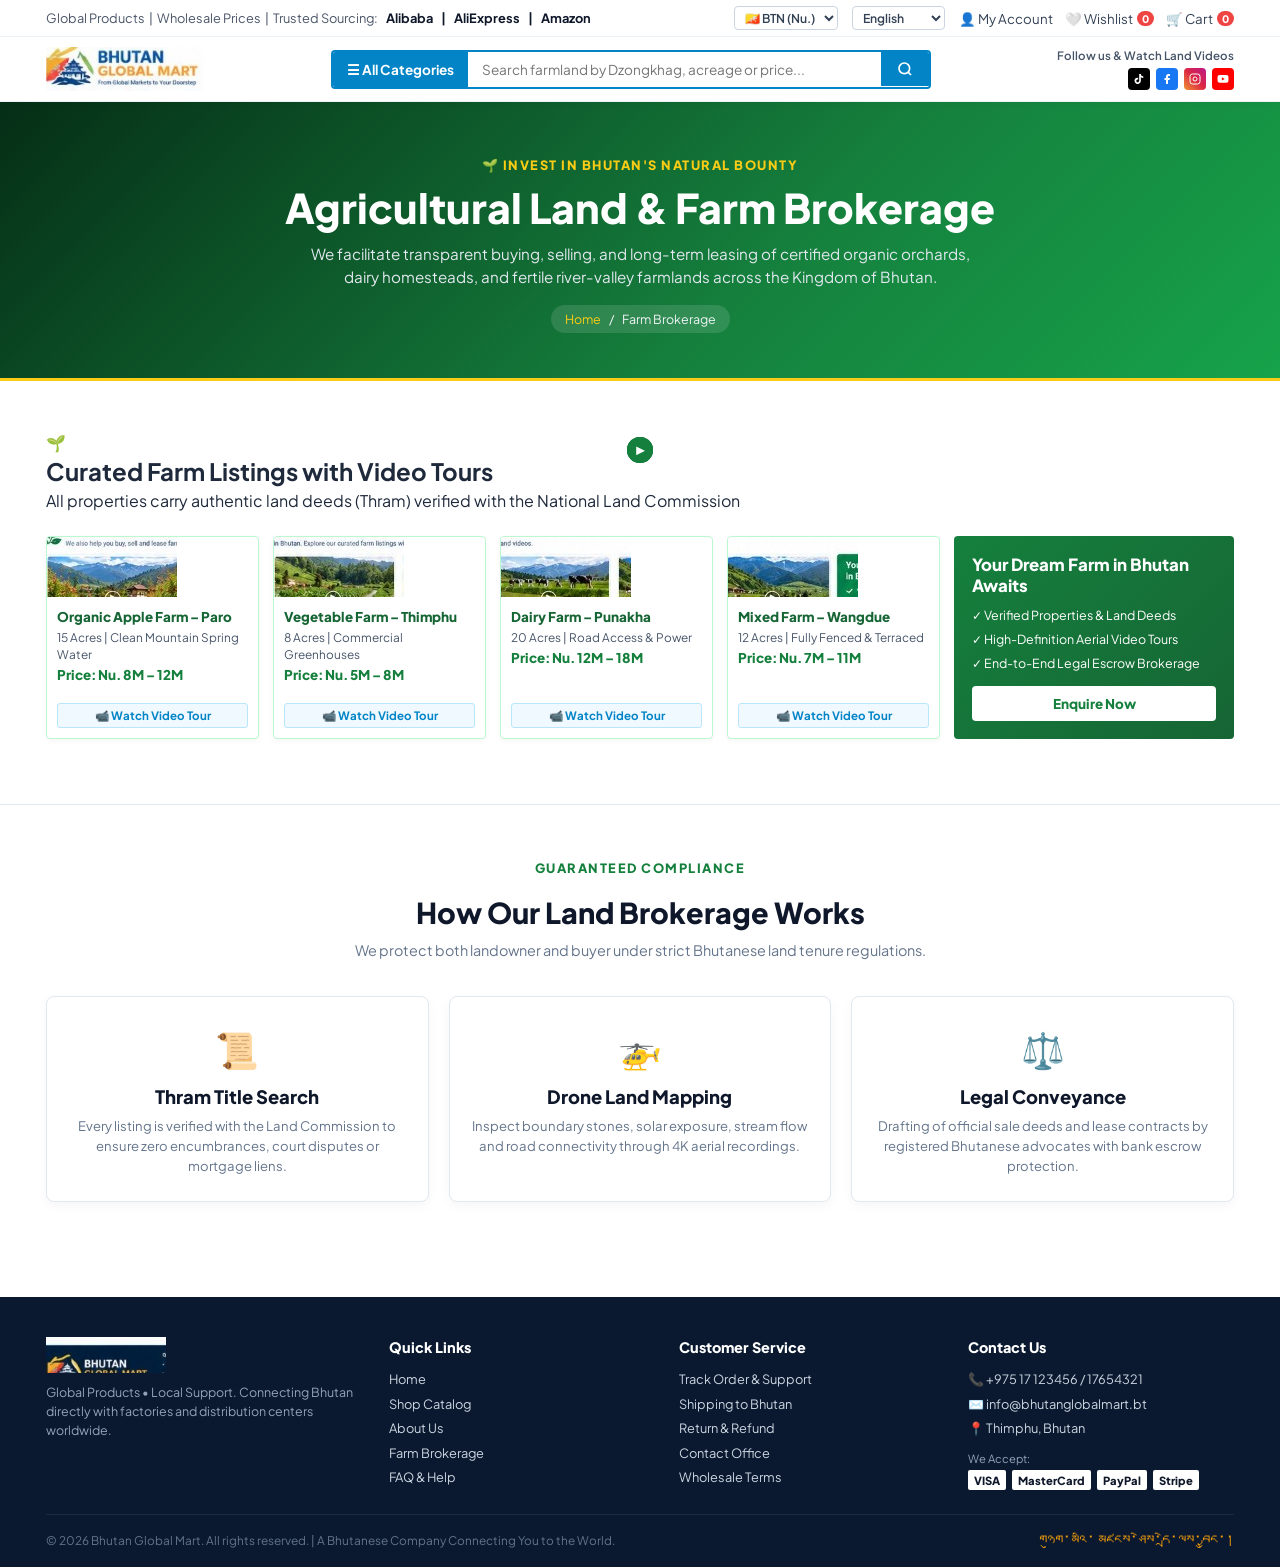
==== commit 4ad97e44: "Complete all public pages: shop catalog, farm brokerage, about, contact, FAQ with matching design co" ====
--- a/farm-brokerage.html
+++ b/farm-brokerage.html
@@ -3,8 +3,8 @@
 <head>
   <meta charset="UTF-8">
   <meta name="viewport" content="width=device-width, initial-scale=1.0">
-  <title>Farm Brokerage | Bhutan Global Mart - Invest in Bhutan's Natural Beauty</title>
-  <meta name="description" content="Buy, sell and lease farms and agricultural land in Bhutan. Organic Apple Farm Paro, Vegetable Farm Thimphu, Dairy Farm Punakha, Mixed Farm Wangdue.">
+  <title>Farm Brokerage | Invest in Bhutan's Natural Beauty | Bhutan Global Mart</title>
+  <meta name="description" content="Verified farmlands, organic orchards, and agri-business properties across Paro, Thimphu, Punakha and Wangdue with video tours and legal brokerage.">
   <link rel="stylesheet" href="css/style.css">
   <link rel="preconnect" href="https://fonts.googleapis.com">
   <link rel="preconnect" href="https://fonts.gstatic.com" crossorigin>
@@ -12,7 +12,7 @@
 </head>
 <body>
 
-  <!-- TOP BAR -->
+  <!-- TOP BAR (EXACT AS HOMEPAGE) -->
   <header class="mart-top-bar">
     <div class="container">
       <div class="sourcing-partners-text">
@@ -28,8 +28,8 @@
 
       <div class="top-bar-right-controls">
         <select class="currency-select-box" id="currencySelector" aria-label="Currency Selector">
-          <option value="BTN">🇧🇹 BTN (Nu.)</option>
           <option value="USD">🇺🇸 USD ($)</option>
+          <option value="BTN" selected>🇧🇹 BTN (Nu.)</option>
           <option value="INR">🇮🇳 INR (₹)</option>
         </select>
 
@@ -39,7 +39,17 @@
         </select>
 
         <div class="user-nav-links">
-          <a href="index.html" style="color:#cbd5e1; font-size:0.8rem; font-weight:700;">← Back to Global Mart</a>
+          <button type="button" class="user-nav-item" onclick="alert('Account login portal')">
+            <span>👤 My Account</span>
+          </button>
+          <button type="button" class="user-nav-item" id="wishlistTrigger">
+            <span>🤍 Wishlist</span>
+            <span class="counter-badge" id="wishlistCountBadge">0</span>
+          </button>
+          <button type="button" class="user-nav-item" id="cartTrigger">
+            <span>🛒 Cart</span>
+            <span class="counter-badge" id="cartCountBadge">0</span>
+          </button>
         </div>
       </div>
     </div>
@@ -52,259 +62,242 @@
         <img src="assets/logo.jpg" alt="Bhutan Global Mart Logo" class="mart-logo-img">
       </a>
 
-      <div style="display:flex; align-items:center; gap:20px; font-weight:700; font-size:0.95rem;">
-        <a href="index.html" style="color:#0f172a;">Home</a>
-        <a href="shop.html" style="color:#0f172a;">Wholesale Shop</a>
-        <a href="farm-brokerage.html" style="color:#16a34a; border-bottom: 2px solid #16a34a; padding-bottom: 2px;">🌿 Farm Brokerage</a>
-        <a href="index.html#videos" style="color:#0f172a;">Product Videos</a>
-      </div>
-
-      <button type="button" class="btn-enquire-now" onclick="document.getElementById('enquireFormModal').showModal()">
-        <span>Enquire Land Listing</span>
-        <span>&rarr;</span>
-      </button>
+      <!-- Search Combo Bar -->
+      <div class="search-category-combo">
+        <button type="button" class="btn-all-categories-head" onclick="location.href='shop.html'">
+          <span>☰ All Categories</span>
+        </button>
+        <input type="search" id="storeSearchInput" class="search-field-input" placeholder="Search farmland by Dzongkhag, acreage or price...">
+        <button type="button" class="btn-search-icon-submit" aria-label="Search Catalog">
+          <svg width="16" height="16" viewBox="0 0 24 24" fill="none" stroke="currentColor" stroke-width="2.5"><circle cx="11" cy="11" r="8"></circle><line x1="21" y1="21" x2="16.65" y2="16.65"></line></svg>
+        </button>
+      </div>
+
+      <!-- Social Channels -->
+      <div class="header-social-channels">
+        <span class="social-watch-text">Follow us &amp; Watch Land Videos</span>
+        <div class="social-pills-row">
+          <a href="#" class="social-pill-icon tiktok" title="TikTok"><svg width="12" height="12" viewBox="0 0 24 24" fill="currentColor"><path d="M19.59 6.69a4.83 4.83 0 0 1-3.77-4.25V2h-3.45v13.67a2.89 2.89 0 0 1-5.2 1.74 2.89 2.89 0 0 1 2.31-4.64c.29 0 .58.04.85.12V9.4a6.33 6.33 0 0 0-.85-.06A6.34 6.34 0 0 0 3 15.68a6.34 6.34 0 0 0 10.82 4.48 6.3 6.3 0 0 0 1.87-4.49V8.65a8.28 8.28 0 0 0 4.9 1.58V6.78a4.83 4.83 0 0 1-1-.09z"/></svg></a>
+          <a href="#" class="social-pill-icon fb" title="Facebook"><svg width="12" height="12" viewBox="0 0 24 24" fill="currentColor"><path d="M18 2h-3a5 5 0 0 0-5 5v3H7v4h3v8h4v-8h3l1-4h-4V7a1 1 0 0 1 1-1h3z"/></svg></a>
+          <a href="#" class="social-pill-icon ig" title="Instagram"><svg width="12" height="12" viewBox="0 0 24 24" fill="none" stroke="currentColor" stroke-width="2"><rect x="2" y="2" width="20" height="20" rx="5" ry="5"></rect><path d="M16 11.37A4 4 0 1 1 12.63 8 4 4 0 0 1 16 11.37z"></path></svg></a>
+          <a href="#" class="social-pill-icon yt" title="YouTube"><svg width="12" height="12" viewBox="0 0 24 24" fill="currentColor"><path d="M22.54 6.42a2.78 2.78 0 0 0-1.94-2C18.88 4 12 4 12 4s-6.88 0-8.6.46a2.78 2.78 0 0 0-1.94 2A29 29 0 0 0 1 11.75a29 29 0 0 0 .46 5.33A2.78 2.78 0 0 0 3.4 19c1.72.46 8.6.46 8.6.46s6.88 0 8.6-.46a2.78 2.78 0 0 0 1.94-2 29 29 0 0 0 .46-5.25 29 29 0 0 0-.46-5.33zM9.75 15.02V8.48l5.75 3.27-5.75 3.27z"/></svg></a>
+        </div>
+      </div>
     </div>
   </nav>
 
-  <!-- BANNER -->
-  <section style="background: linear-gradient(135deg, #14532d 0%, #166534 50%, #15803d 100%); color: #fff; padding: 48px 0; border-bottom: 3px solid #f59e0b;">
-    <div class="container" style="text-align: center;">
-      <span style="font-size:0.85rem; font-weight:800; color:#bbf7d0; text-transform:uppercase; letter-spacing:1.5px;">National Land Commission Verified</span>
-      <h1 style="font-size: clamp(1.8rem, 3.5vw, 2.6rem); font-weight: 900; margin: 6px 0 10px;">Bhutan Farm Land &amp; Organic Estate Brokerage</h1>
-      <p style="color: #dcfce7; max-width: 680px; margin: 0 auto; font-size: 0.95rem;">
-        We help you buy, sell and lease fertile agricultural lands across Paro, Thimphu, Punakha and Wangdue. Explore our curated farm listings with 4K drone video tours.
+  <!-- SUBPAGE HERO BANNER (GREEN NATURE THEME) -->
+  <section class="subpage-mart-hero green">
+    <div class="container">
+      <span class="subpage-mart-tagline">🌱 Invest in Bhutan's Natural Bounty</span>
+      <h1 class="subpage-mart-title">Agricultural Land &amp; Farm Brokerage</h1>
+      <p class="subpage-mart-desc">
+        We facilitate transparent buying, selling, and long-term leasing of certified organic orchards, dairy homesteads, and fertile river-valley farmlands across the Kingdom of Bhutan.
       </p>
+      <div class="subpage-mart-breadcrumb">
+        <a href="index.html">Home</a>
+        <span>/</span>
+        <span>Farm Brokerage</span>
+      </div>
     </div>
   </section>
 
-  <!-- FARM BROKERAGE SECTION -->
-  <section class="farm-brokerage-section" style="padding: 45px 0 60px;">
-    <div class="container">
-      <div class="farm-section-header">
-        <div class="farm-title-cluster">
-          <span class="farm-sprout-icon">🌱</span>
-          <h2 class="farm-main-heading">Farm Brokerage &ndash; Invest in Bhutan's Natural Beauty</h2>
-        </div>
-        <p class="farm-sub-heading">
-          Official Lagthram title verification, clean irrigation water rights, and fertile organic Himalayan soil.
-        </p>
-      </div>
-
-      <!-- 4 Farm Cards Grid -->
-      <div class="farm-cards-grid-row">
+  <!-- MAIN FARMLAND LISTINGS (EXACT CARDS FROM HOMEPAGE) -->
+  <section class="farm-brokerage-section" style="padding: 50px 0 65px;">
+    <div class="container">
+      <div class="section-title-line" style="margin-bottom: 24px;">
+        <div class="section-badge-title">
+          <span class="title-glyph green">🌱</span>
+          <div>
+            <h2 class="title-main-text">Curated Farm Listings with Video Tours</h2>
+            <div class="title-sub-text">All properties carry authentic land deeds (Thram) verified with the National Land Commission</div>
+          </div>
+        </div>
+      </div>
+
+      <!-- 4 Farm Cards + Highlight Box in Flex/Grid -->
+      <div class="farm-listings-grid">
         <!-- Farm 1: Organic Apple Farm Paro -->
         <article class="farm-listing-card">
-          <div class="farm-image-cover">
-            <img src="assets/farm-1.jpg" alt="Organic Apple Farm - Paro">
-            <button type="button" class="farm-play-circle" onclick="openFarmTour('Organic Apple Farm', 'Paro Valley', '15 Acres', 'Nu. 8M – 12M')">▶</button>
-          </div>
-          <div class="farm-card-content">
-            <h3 class="farm-listing-title">Organic Apple Farm &ndash; Paro</h3>
-            <div class="farm-acreage-price">15 Acres | Price: Nu. 8M &ndash; 12M</div>
-            <button type="button" class="btn-watch-farm-video" onclick="openFarmTour('Organic Apple Farm', 'Paro Valley', '15 Acres', 'Nu. 8M – 12M')">
-              <span>📹 Watch Video</span>
+          <div class="farm-media-frame">
+            <img src="assets/farm-1.jpg" alt="Organic Apple Farm Paro">
+            <div class="farm-play-center" onclick="openFarmTour('Organic Apple Farm', 'Paro Valley', '15 Acres (Mature Orchard)', 'Nu. 8M – 12M')">▶</div>
+          </div>
+          <div class="farm-info-body">
+            <h3 class="farm-prop-title">Organic Apple Farm &ndash; Paro</h3>
+            <div class="farm-prop-specs">15 Acres | Clean Mountain Spring Water</div>
+            <div class="farm-prop-price">Price: Nu. 8M &ndash; 12M</div>
+            <button type="button" class="btn-watch-farm-tour" onclick="openFarmTour('Organic Apple Farm', 'Paro Valley', '15 Acres (Mature Orchard)', 'Nu. 8M – 12M')">
+              📹 Watch Video Tour
             </button>
           </div>
         </article>
 
         <!-- Farm 2: Vegetable Farm Thimphu -->
         <article class="farm-listing-card">
-          <div class="farm-image-cover">
-            <img src="assets/farm-2.jpg" alt="Vegetable Farm - Thimphu">
-            <button type="button" class="farm-play-circle" onclick="openFarmTour('Commercial Vegetable Farm', 'North Thimphu', '8 Acres', 'Nu. 5M – 8M')">▶</button>
-          </div>
-          <div class="farm-card-content">
-            <h3 class="farm-listing-title">Vegetable Farm &ndash; Thimphu</h3>
-            <div class="farm-acreage-price">8 Acres | Price: Nu. 5M &ndash; 8M</div>
-            <button type="button" class="btn-watch-farm-video" onclick="openFarmTour('Commercial Vegetable Farm', 'North Thimphu', '8 Acres', 'Nu. 5M – 8M')">
-              <span>📹 Watch Video</span>
+          <div class="farm-media-frame">
+            <img src="assets/farm-2.jpg" alt="Vegetable Farm Thimphu">
+            <div class="farm-play-center" onclick="openFarmTour('Vegetable Farm', 'North Thimphu', '8 Acres (Greenhouse Fitted)', 'Nu. 5M – 8M')">▶</div>
+          </div>
+          <div class="farm-info-body">
+            <h3 class="farm-prop-title">Vegetable Farm &ndash; Thimphu</h3>
+            <div class="farm-prop-specs">8 Acres | Commercial Greenhouses</div>
+            <div class="farm-prop-price">Price: Nu. 5M &ndash; 8M</div>
+            <button type="button" class="btn-watch-farm-tour" onclick="openFarmTour('Vegetable Farm', 'North Thimphu', '8 Acres (Greenhouse Fitted)', 'Nu. 5M – 8M')">
+              📹 Watch Video Tour
             </button>
           </div>
         </article>
 
         <!-- Farm 3: Dairy Farm Punakha -->
         <article class="farm-listing-card">
-          <div class="farm-image-cover">
-            <img src="assets/farm-3.jpg" alt="Dairy Farm - Punakha">
-            <button type="button" class="farm-play-circle" onclick="openFarmTour('Sub-tropical Dairy Farm', 'Punakha Valley', '20 Acres', 'Nu. 12M – 18M')">▶</button>
-          </div>
-          <div class="farm-card-content">
-            <h3 class="farm-listing-title">Dairy Farm &ndash; Punakha</h3>
-            <div class="farm-acreage-price">20 Acres | Price: Nu. 12M &ndash; 18M</div>
-            <button type="button" class="btn-watch-farm-video" onclick="openFarmTour('Sub-tropical Dairy Farm', 'Punakha Valley', '20 Acres', 'Nu. 12M – 18M')">
-              <span>📹 Watch Video</span>
+          <div class="farm-media-frame">
+            <img src="assets/farm-3.jpg" alt="Dairy Farm Punakha">
+            <div class="farm-play-center" onclick="openFarmTour('Dairy Farm', 'Punakha Valley', '20 Acres (Pasture & Sheds)', 'Nu. 12M – 18M')">▶</div>
+          </div>
+          <div class="farm-info-body">
+            <h3 class="farm-prop-title">Dairy Farm &ndash; Punakha</h3>
+            <div class="farm-prop-specs">20 Acres | Road Access &amp; Power</div>
+            <div class="farm-prop-price">Price: Nu. 12M &ndash; 18M</div>
+            <button type="button" class="btn-watch-farm-tour" onclick="openFarmTour('Dairy Farm', 'Punakha Valley', '20 Acres (Pasture & Sheds)', 'Nu. 12M – 18M')">
+              📹 Watch Video Tour
             </button>
           </div>
         </article>
 
         <!-- Farm 4: Mixed Farm Wangdue -->
         <article class="farm-listing-card">
-          <div class="farm-image-cover">
-            <img src="assets/farm-4.jpg" alt="Mixed Farm - Wangdue">
-            <button type="button" class="farm-play-circle" onclick="openFarmTour('Himalayan Mixed Farm', 'Wangdue Phodrang', '12 Acres', 'Nu. 7M – 11M')">▶</button>
-          </div>
-          <div class="farm-card-content">
-            <h3 class="farm-listing-title">Mixed Farm &ndash; Wangdue</h3>
-            <div class="farm-acreage-price">12 Acres | Price: Nu. 7M &ndash; 11M</div>
-            <button type="button" class="btn-watch-farm-video" onclick="openFarmTour('Himalayan Mixed Farm', 'Wangdue Phodrang', '12 Acres', 'Nu. 7M – 11M')">
-              <span>📹 Watch Video</span>
+          <div class="farm-media-frame">
+            <img src="assets/farm-4.jpg" alt="Mixed Farm Wangdue">
+            <div class="farm-play-center" onclick="openFarmTour('Mixed Farm', 'Wangdue Phodrang', '12 Acres (Fully Fenced)', 'Nu. 7M – 11M')">▶</div>
+          </div>
+          <div class="farm-info-body">
+            <h3 class="farm-prop-title">Mixed Farm &ndash; Wangdue</h3>
+            <div class="farm-prop-specs">12 Acres | Fully Fenced &amp; Terraced</div>
+            <div class="farm-prop-price">Price: Nu. 7M &ndash; 11M</div>
+            <button type="button" class="btn-watch-farm-tour" onclick="openFarmTour('Mixed Farm', 'Wangdue Phodrang', '12 Acres (Fully Fenced)', 'Nu. 7M – 11M')">
+              📹 Watch Video Tour
             </button>
           </div>
         </article>
 
-        <!-- Green Promo Card: Your Dream Farm in Bhutan Awaits -->
-        <div class="dream-farm-promo-box" style="grid-column: span 2;">
+        <!-- Right Highlight Promo Box (EXACT AS HOMEPAGE) -->
+        <div class="farm-promo-highlight-box">
           <div>
-            <div class="dream-farm-title">Your Dream Farm in Bhutan Awaits</div>
-            <div class="dream-checklist-item">
-              <span class="dream-check-icon">✓</span>
-              <span>Verified NLCS Lagthram Properties</span>
+            <h3 class="farm-promo-title">Your Dream Farm in Bhutan Awaits</h3>
+            <ul class="farm-promo-checklist">
+              <li>✓ Verified Properties &amp; Land Deeds</li>
+              <li>✓ High-Definition Aerial Video Tours</li>
+              <li>✓ End-to-End Legal Escrow Brokerage</li>
+            </ul>
+          </div>
+          <button type="button" class="btn-enquire-farm-now" onclick="openFarmTour('Farmland Consultation', 'Thimphu / Paro / Punakha / Wangdue', 'Custom Acreage', 'Upon Request')">
+            Enquire Now
+          </button>
+        </div>
+      </div>
+    </div>
+  </section>
+
+  <!-- FARMLAND BROKERAGE ADVANTAGES -->
+  <section style="background: #ffffff; padding: 50px 0 60px; border-top: 1px solid #e2e8f0;">
+    <div class="container">
+      <div style="text-align: center; max-width: 650px; margin: 0 auto 35px;">
+        <span class="subpage-mart-tagline" style="color: #15803d;">Guaranteed Compliance</span>
+        <h2 style="font-size: 1.8rem; font-weight: 900; color: #0f172a; margin-top: 6px;">How Our Land Brokerage Works</h2>
+        <p style="font-size: 0.9rem; color: #64748b; margin-top: 6px;">We protect both landowner and buyer under strict Bhutanese land tenure regulations.</p>
+      </div>
+
+      <div class="partner-showcase-grid">
+        <div class="partner-box-card">
+          <div class="partner-icon-large">📜</div>
+          <h3 class="partner-box-title">Thram Title Search</h3>
+          <p class="partner-box-desc">Every listing is verified with the Land Commission to ensure zero encumbrances, court disputes or mortgage liens.</p>
+        </div>
+        <div class="partner-box-card">
+          <div class="partner-icon-large">🚁</div>
+          <h3 class="partner-box-title">Drone Land Mapping</h3>
+          <p class="partner-box-desc">Inspect boundary stones, solar exposure, stream flow and road connectivity through 4K aerial recordings.</p>
+        </div>
+        <div class="partner-box-card">
+          <div class="partner-icon-large">⚖️</div>
+          <h3 class="partner-box-title">Legal Conveyance</h3>
+          <p class="partner-box-desc">Drafting of official sale deeds and lease contracts by registered Bhutanese advocates with bank escrow protection.</p>
+        </div>
+      </div>
+    </div>
+  </section>
+
+  <!-- FOOTER (EXACT AS HOMEPAGE) -->
+  <footer class="mart-footer-section">
+    <div class="container">
+      <div class="mart-footer-columns">
+        <div>
+          <img src="assets/footer-logo.jpg" alt="Bhutan Global Mart Footer Logo" style="height:36px; margin-bottom:10px;">
+          <p style="font-size:0.78rem; color:#94a3b8; line-height:1.5;">
+            Global Products &bull; Local Support. Connecting Bhutan directly with factories and distribution centers worldwide.
+          </p>
+        </div>
+
+        <div>
+          <h4 class="mart-footer-title">Quick Links</h4>
+          <ul class="mart-footer-links-list">
+            <li><a href="index.html">Home</a></li>
+            <li><a href="shop.html">Shop Catalog</a></li>
+            <li><a href="about.html">About Us</a></li>
+            <li><a href="farm-brokerage.html">Farm Brokerage</a></li>
+            <li><a href="faq.html">FAQ &amp; Help</a></li>
+          </ul>
+        </div>
+
+        <div>
+          <h4 class="mart-footer-title">Customer Service</h4>
+          <ul class="mart-footer-links-list">
+            <li><a href="contact.html">Track Order &amp; Support</a></li>
+            <li><a href="faq.html#shipping">Shipping to Bhutan</a></li>
+            <li><a href="faq.html#returns">Return &amp; Refund</a></li>
+            <li><a href="contact.html">Contact Office</a></li>
+            <li><a href="faq.html">Wholesale Terms</a></li>
+          </ul>
+        </div>
+
+        <div>
+          <h4 class="mart-footer-title">Contact Us</h4>
+          <ul class="mart-footer-links-list">
+            <li>📞 +975 17 123456 / 17654321</li>
+            <li>✉️ info@bhutanglobalmart.bt</li>
+            <li>📍 Thimphu, Bhutan</li>
+          </ul>
+          <div style="margin-top:12px;">
+            <span style="font-size:0.7rem; color:#94a3b8; display:block; margin-bottom:4px;">We Accept:</span>
+            <div style="display:flex; gap:6px; font-size:0.7rem; font-weight:800; color:#0f172a;">
+              <span style="background:#fff; padding:2px 6px; border-radius:2px;">VISA</span>
+              <span style="background:#fff; padding:2px 6px; border-radius:2px;">MasterCard</span>
+              <span style="background:#fff; padding:2px 6px; border-radius:2px;">PayPal</span>
+              <span style="background:#fff; padding:2px 6px; border-radius:2px;">Stripe</span>
             </div>
-            <div class="dream-checklist-item">
-              <span class="dream-check-icon">✓</span>
-              <span>4K Drone Video Tour Available</span>
-            </div>
-            <div class="dream-checklist-item">
-              <span class="dream-check-icon">✓</span>
-              <span>Trusted Legal &amp; Agronomist Brokerage Service</span>
-            </div>
-          </div>
-          <button type="button" class="btn-enquire-now" style="margin-top:16px;" onclick="document.getElementById('enquireFormModal').showModal()">
-            Enquire Now &rarr;
-          </button>
-        </div>
-      </div>
-    </div>
-  </section>
-
-  <!-- MAIN FOOTER -->
-  <footer class="mart-main-footer">
-    <div class="container">
-      <div class="mart-footer-top-grid">
-        <div class="footer-col-brand">
-          <img src="assets/logo.jpg" alt="Bhutan Global Mart Logo" class="footer-brand-logo">
-          <div class="footer-brand-slogan">Global Products &bull; Local Support</div>
-        </div>
-
-        <div class="footer-col-links">
-          <h4 class="footer-col-heading">Quick Links</h4>
-          <ul class="footer-links-list">
-            <li><a href="index.html">Home</a></li>
-            <li><a href="shop.html">Shop</a></li>
-            <li><a href="farm-brokerage.html">Farm Brokerage</a></li>
-            <li><a href="index.html#featuredProducts">Featured Products</a></li>
-            <li><a href="index.html#videos">Product Videos</a></li>
-          </ul>
-        </div>
-
-        <div class="footer-col-links">
-          <h4 class="footer-col-heading">Customer Service</h4>
-          <ul class="footer-links-list">
-            <li><a href="#">Track Order</a></li>
-            <li><a href="#">Shipping Policy</a></li>
-            <li><a href="#">Return &amp; Refund</a></li>
-            <li><a href="#">Terms &amp; Conditions</a></li>
-            <li><a href="#">Privacy Policy</a></li>
-          </ul>
-        </div>
-
-        <div class="footer-col-contact">
-          <h4 class="footer-col-heading">Contact Us</h4>
-          <div class="footer-contact-row">
-            <span>📞</span>
-            <span>+975 17 123456 / 17654321</span>
-          </div>
-          <div class="footer-contact-row">
-            <span>✉️</span>
-            <span>info@bhutanglobalmart.bt</span>
-          </div>
-          <div class="footer-contact-row">
-            <span>📍</span>
-            <span>Thimphu, Bhutan</span>
-          </div>
-        </div>
-
-        <div class="footer-col-payment">
-          <h4 class="footer-col-heading">We Accept</h4>
-          <div class="payment-logos-badge-row">
-            <span class="pay-tag visa">VISA</span>
-            <span class="pay-tag mc">MasterCard</span>
-            <span class="pay-tag paypal">PayPal</span>
-            <span class="pay-tag stripe">stripe</span>
-          </div>
-          <div class="support-local-motto">
-            <span style="font-size:1.1rem; color:#f59e0b;">🏔️</span>
-            <span>Support Local &bull; Grow Global</span>
-          </div>
-        </div>
-      </div>
-
-      <div class="mart-footer-bottom-strip">
-        <p>&copy; 2026 Bhutan Global Mart. All rights reserved. | A Bhutanese Company Connecting You to the World.</p>
-        <p class="dzongkha-text">འབྲུག་གི་ མདུན་ལམ་ནང་འདྲེན་ཡོངས་འབྲེལ།</p>
+          </div>
+        </div>
+      </div>
+
+      <div class="mart-footer-bottom-line">
+        <div>&copy; 2026 Bhutan Global Mart. All rights reserved. | A Bhutanese Company Connecting You to the World.</div>
+        <div class="dzongkha-footer-script">གཉུག་མའི་ མཛངས་ཤེས་དྲེ་ལས་བྱུང་།</div>
       </div>
     </div>
   </footer>
 
-  <!-- NATIVE MODAL: VIDEO TOUR -->
-  <dialog id="farmVideoModal" aria-labelledby="farmVideoModalTitle" style="padding:0; border:none; border-radius:14px; max-width:680px; width:90%; background:#07192d; color:#fff; box-shadow:0 20px 40px rgba(0,0,0,0.4);">
-    <div style="display:flex; justify-content:space-between; align-items:center; padding:14px 20px; background:#0d2847; border-bottom:1px solid rgba(255,255,255,0.1);">
-      <span id="farmVideoModalTitle" style="font-weight:800; font-size:1rem; color:#f5a623;">Farm Video Tour &amp; Survey</span>
-      <button type="button" onclick="document.getElementById('farmVideoModal').close()" style="background:none; border:none; color:#fff; font-size:1.3rem; cursor:pointer;">✕</button>
-    </div>
-    <div style="padding:24px;">
-      <div style="background:#000; border-radius:10px; height:280px; display:flex; flex-direction:column; align-items:center; justify-content:center; margin-bottom:16px;">
-        <span style="font-size:3rem; margin-bottom:8px;">🚁</span>
-        <div id="farmTourTitleText" style="font-size:1.1rem; font-weight:800; color:#fff;">Organic Apple Farm - Paro Valley</div>
-        <div id="farmTourMetaText" style="font-size:0.85rem; color:#94a3b8; margin-top:4px;">15 Acres | Price: Nu. 8M – 12M</div>
-      </div>
-      <p style="font-size:0.85rem; color:#cbd5e1; line-height:1.5; margin-bottom:16px;">
-        High-definition drone footage recording soil profile, mountain irrigation canals, boundary pillars, and road connectivity.
-      </p>
-      <button type="button" class="btn-enquire-now" style="width:100%; text-align:center;" onclick="document.getElementById('farmVideoModal').close(); document.getElementById('enquireFormModal').showModal();">
-        Request Deed of Sale / On-Site Visit
-      </button>
+  <!-- NATIVE FARM TOUR MODAL (EXACT FROM HOMEPAGE) -->
+  <dialog id="farmModal" aria-labelledby="farmModalTitle">
+    <div style="background:#15803d; color:#fff; padding:12px 18px; display:flex; justify-content:space-between; align-items:center;">
+      <span id="farmModalTitle" style="font-weight:700; font-size:0.95rem;">Farmland Virtual Inspection</span>
+      <button type="button" data-close-modal="farmModal" style="background:none; border:none; color:#fff; font-size:1.2rem; cursor:pointer;">✕</button>
+    </div>
+    <div style="padding:20px;">
+      <div id="farmModalContent"></div>
     </div>
   </dialog>
 
-  <!-- NATIVE MODAL: ENQUIRE FORM -->
-  <dialog id="enquireFormModal" aria-labelledby="enquireFormModalTitle" style="padding:0; border:none; border-radius:14px; max-width:500px; width:90%; background:#fff; color:#0f172a; box-shadow:0 20px 40px rgba(0,0,0,0.3);">
-    <div style="display:flex; justify-content:space-between; align-items:center; padding:16px 20px; background:#166534; color:#fff;">
-      <span id="enquireFormModalTitle" style="font-weight:800; font-size:1rem;">Enquire Bhutan Farmland</span>
-      <button type="button" onclick="document.getElementById('enquireFormModal').close()" style="background:none; border:none; color:#fff; font-size:1.3rem; cursor:pointer;">✕</button>
-    </div>
-    <div style="padding:22px;">
-      <form onsubmit="event.preventDefault(); alert('Inquiry submitted! Our Bhutan Land Brokerage representative will contact you within 24 hours.'); document.getElementById('enquireFormModal').close();">
-        <div style="margin-bottom:12px;">
-          <input type="text" placeholder="Full Name" class="form-field-input" style="padding-left:12px; width:100%;" required>
-        </div>
-        <div style="display:grid; grid-template-columns:1fr 1fr; gap:10px; margin-bottom:12px;">
-          <input type="tel" placeholder="Phone Number" class="form-field-input" style="padding-left:12px; width:100%;" required>
-          <input type="email" placeholder="Email Address" class="form-field-input" style="padding-left:12px; width:100%;" required>
-        </div>
-        <div style="margin-bottom:14px;">
-          <select class="form-field-select" style="padding-left:12px; width:100%;" required>
-            <option value="Organic Apple Farm - Paro">Organic Apple Farm - Paro (15 Acres)</option>
-            <option value="Vegetable Farm - Thimphu">Vegetable Farm - Thimphu (8 Acres)</option>
-            <option value="Dairy Farm - Punakha">Dairy Farm - Punakha (20 Acres)</option>
-            <option value="Mixed Farm - Wangdue">Mixed Farm - Wangdue (12 Acres)</option>
-            <option value="General Land Search">General Land Search / Custom Requirement</option>
-          </select>
-        </div>
-        <button type="submit" class="btn-enquire-now" style="width:100%; padding:12px; font-size:0.95rem;">
-          Submit Land Purchase Inquiry
-        </button>
-      </form>
-    </div>
-  </dialog>
-
   <script src="js/main.js"></script>
-  <script>
-    function openFarmTour(name, location, acres, price) {
-      document.getElementById('farmTourTitleText').innerText = `${name} – ${location}`;
-      document.getElementById('farmTourMetaText').innerText = `${acres} | Price: ${price}`;
-      document.getElementById('farmVideoModal').showModal();
-    }
-  </script>
 </body>
-</html>
+</html>
--- a/css/style.css
+++ b/css/style.css
@@ -1066,3 +1066,273 @@
     grid-template-columns: 1fr;
   }
 }
+
+
+/* ==========================================================================
+   GLOBAL MART SUBPAGE SUITE (Shop, Farm Brokerage, About, Contact, FAQ)
+   Ultra-consistent with Wholesale Marketplace Design Comp
+   ========================================================================== */
+
+.subpage-mart-hero {
+  background: linear-gradient(135deg, #07192d 0%, #0369a1 60%, #0284c7 100%);
+  color: #ffffff;
+  padding: 50px 0 45px;
+  border-bottom: 3px solid #f59e0b;
+  position: relative;
+  text-align: center;
+}
+
+.subpage-mart-hero.green {
+  background: linear-gradient(135deg, #052e16 0%, #15803d 60%, #16a34a 100%);
+  border-bottom-color: #facc15;
+}
+
+.subpage-mart-hero .container {
+  position: relative;
+  z-index: 1;
+}
+
+.subpage-mart-tagline {
+  font-size: 0.8rem;
+  font-weight: 800;
+  color: #facc15;
+  text-transform: uppercase;
+  letter-spacing: 1.5px;
+  margin-bottom: 8px;
+  display: inline-block;
+}
+
+.subpage-mart-title {
+  font-size: clamp(1.9rem, 3.2vw, 2.7rem);
+  font-weight: 900;
+  line-height: 1.2;
+  margin-bottom: 10px;
+  color: #ffffff;
+}
+
+.subpage-mart-desc {
+  font-size: 0.95rem;
+  color: #e2e8f0;
+  max-width: 680px;
+  margin: 0 auto 16px;
+  line-height: 1.55;
+}
+
+.subpage-mart-breadcrumb {
+  display: inline-flex;
+  align-items: center;
+  gap: 8px;
+  background: rgba(255, 255, 255, 0.12);
+  padding: 5px 14px;
+  border-radius: var(--radius-full);
+  font-size: 0.78rem;
+  color: #f1f5f9;
+}
+
+.subpage-mart-breadcrumb a {
+  color: #facc15;
+}
+
+.subpage-mart-breadcrumb a:hover {
+  text-decoration: underline;
+}
+
+/* Shop Layout Split */
+.shop-catalog-layout {
+  display: grid;
+  grid-template-columns: 240px 1fr;
+  gap: 24px;
+  margin-top: 30px;
+}
+
+.shop-sidebar-filter {
+  background: #ffffff;
+  border: 1px solid #e2e8f0;
+  border-radius: var(--radius-sm);
+  padding: 20px;
+  box-shadow: 0 2px 8px rgba(0,0,0,0.03);
+  height: fit-content;
+}
+
+.filter-heading {
+  font-size: 0.92rem;
+  font-weight: 800;
+  color: #0f172a;
+  border-bottom: 2px solid #0284c7;
+  padding-bottom: 6px;
+  margin-bottom: 14px;
+  display: flex;
+  justify-content: space-between;
+  align-items: center;
+}
+
+.filter-group-block {
+  margin-bottom: 22px;
+}
+
+.filter-group-title {
+  font-size: 0.8rem;
+  font-weight: 700;
+  color: #475569;
+  text-transform: uppercase;
+  margin-bottom: 10px;
+}
+
+.filter-option-row {
+  display: flex;
+  align-items: center;
+  justify-content: space-between;
+  font-size: 0.84rem;
+  color: #334155;
+  margin-bottom: 8px;
+  cursor: pointer;
+}
+
+.filter-option-row:hover {
+  color: #0284c7;
+}
+
+.filter-option-row input[type="checkbox"] {
+  accent-color: #0284c7;
+  margin-right: 8px;
+}
+
+.filter-count-badge {
+  font-size: 0.72rem;
+  color: #94a3b8;
+  background: #f1f5f9;
+  padding: 1px 6px;
+  border-radius: 10px;
+}
+
+.shop-toolbar {
+  background: #ffffff;
+  border: 1px solid #e2e8f0;
+  border-radius: var(--radius-sm);
+  padding: 12px 18px;
+  margin-bottom: 20px;
+  display: flex;
+  justify-content: space-between;
+  align-items: center;
+  flex-wrap: wrap;
+  gap: 12px;
+}
+
+.shop-sort-select {
+  border: 1px solid #cbd5e1;
+  padding: 6px 12px;
+  border-radius: 4px;
+  font-size: 0.82rem;
+  color: #334155;
+  outline: none;
+}
+
+/* FAQ Accordion */
+.faq-container-narrow {
+  max-width: 820px;
+  margin: 0 auto;
+}
+
+.faq-card-item {
+  background: #ffffff;
+  border: 1px solid #e2e8f0;
+  border-radius: var(--radius-sm);
+  margin-bottom: 14px;
+  overflow: hidden;
+  box-shadow: 0 2px 6px rgba(0,0,0,0.02);
+  transition: all 0.2s;
+}
+
+.faq-card-item:hover {
+  border-color: #0284c7;
+}
+
+.faq-question-button {
+  width: 100%;
+  text-align: left;
+  background: none;
+  border: none;
+  padding: 18px 22px;
+  font-size: 0.95rem;
+  font-weight: 800;
+  color: #0f172a;
+  display: flex;
+  justify-content: space-between;
+  align-items: center;
+  cursor: pointer;
+}
+
+.faq-question-button::after {
+  content: '+';
+  font-size: 1.3rem;
+  font-weight: 700;
+  color: #0284c7;
+  transition: transform 0.2s;
+}
+
+.faq-card-item.active .faq-question-button::after {
+  content: '−';
+  transform: rotate(180deg);
+}
+
+.faq-answer-panel {
+  display: none;
+  padding: 0 22px 18px;
+  font-size: 0.86rem;
+  color: #475569;
+  line-height: 1.6;
+  border-top: 1px dashed #f1f5f9;
+  padding-top: 12px;
+}
+
+.faq-card-item.active .faq-answer-panel {
+  display: block;
+}
+
+/* About / Partner Grid */
+.partner-showcase-grid {
+  display: grid;
+  grid-template-columns: repeat(3, 1fr);
+  gap: 20px;
+  margin: 35px 0;
+}
+
+.partner-box-card {
+  background: #ffffff;
+  border: 1px solid #e2e8f0;
+  border-radius: var(--radius-md);
+  padding: 26px 22px;
+  box-shadow: 0 4px 12px rgba(0,0,0,0.04);
+  text-align: center;
+}
+
+.partner-icon-large {
+  font-size: 2.2rem;
+  margin-bottom: 10px;
+}
+
+.partner-box-title {
+  font-size: 1.15rem;
+  font-weight: 900;
+  color: #0f172a;
+  margin-bottom: 6px;
+}
+
+.partner-box-desc {
+  font-size: 0.82rem;
+  color: #64748b;
+  line-height: 1.5;
+}
+
+/* Responsive */
+@media (max-width: 1024px) {
+  .shop-catalog-layout {
+    grid-template-columns: 1fr;
+  }
+  .shop-sidebar-filter {
+    display: none;
+  }
+  .partner-showcase-grid {
+    grid-template-columns: 1fr;
+  }
+}
